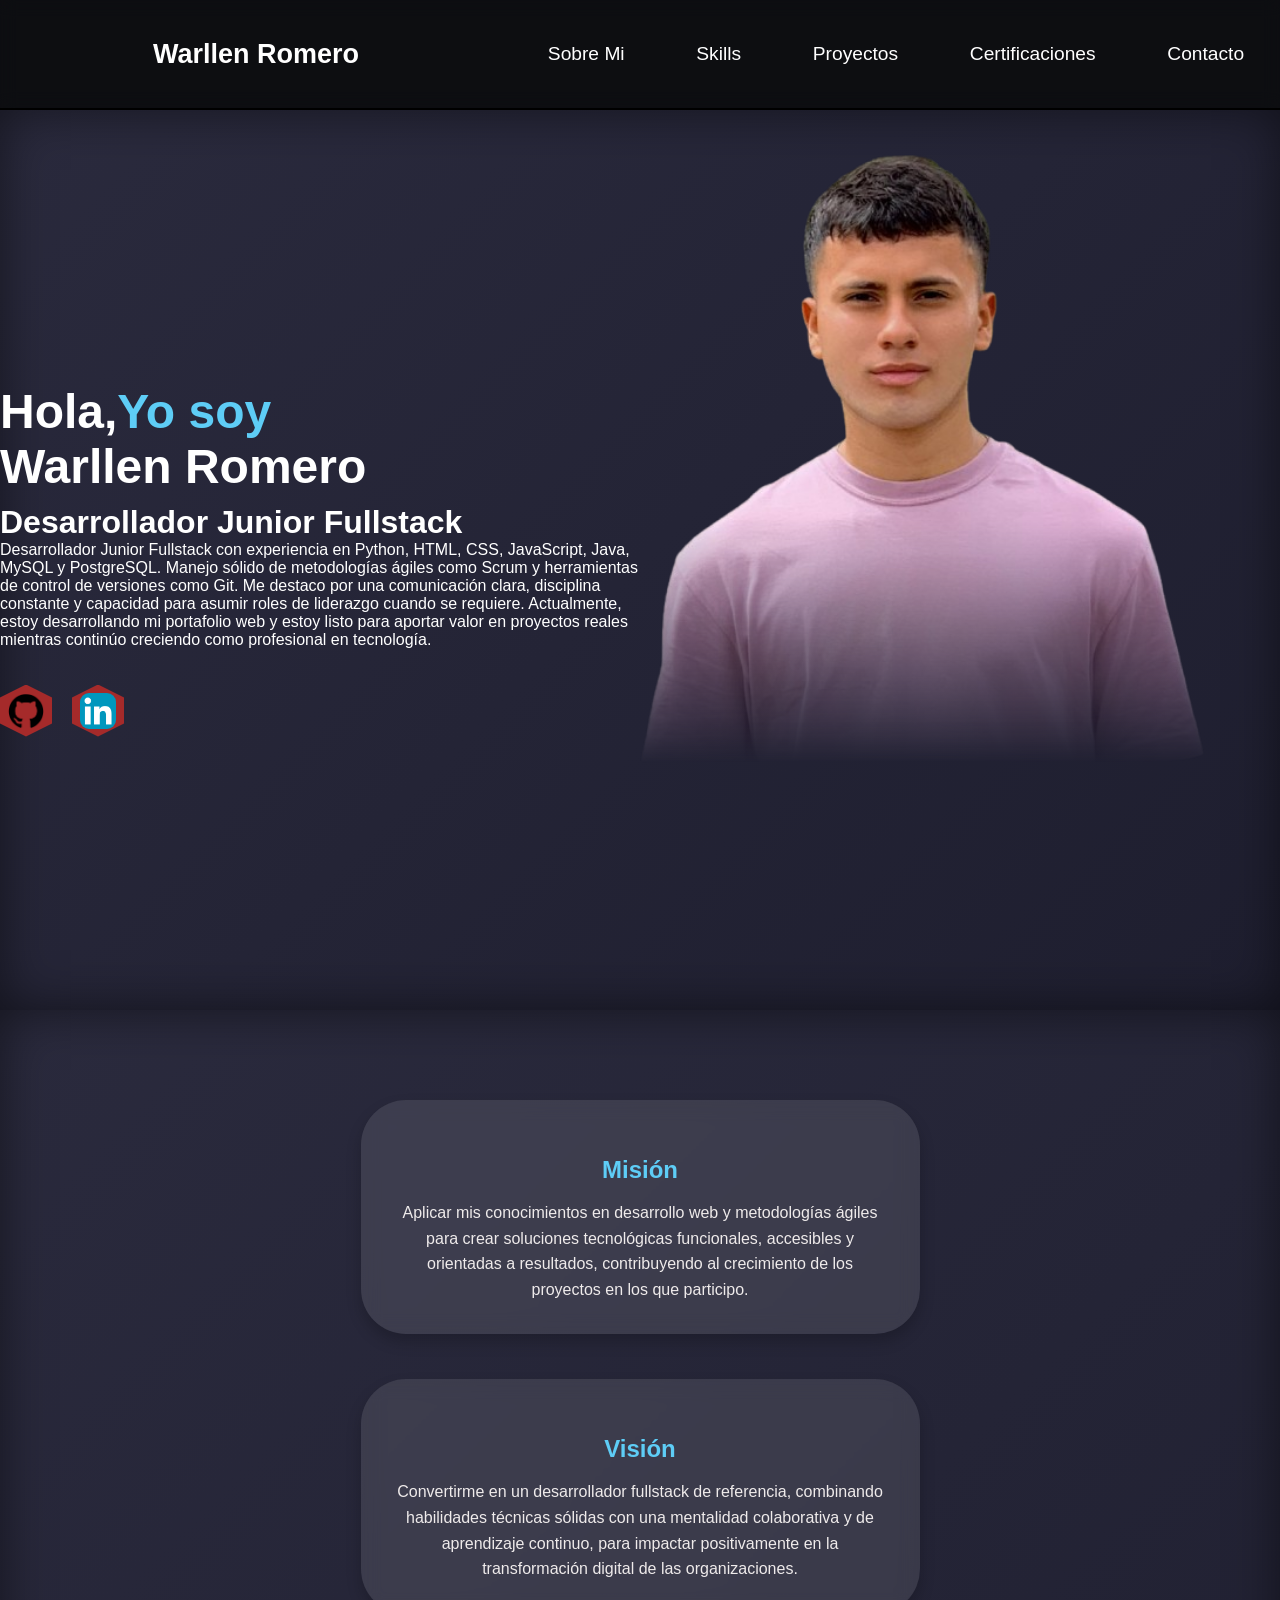
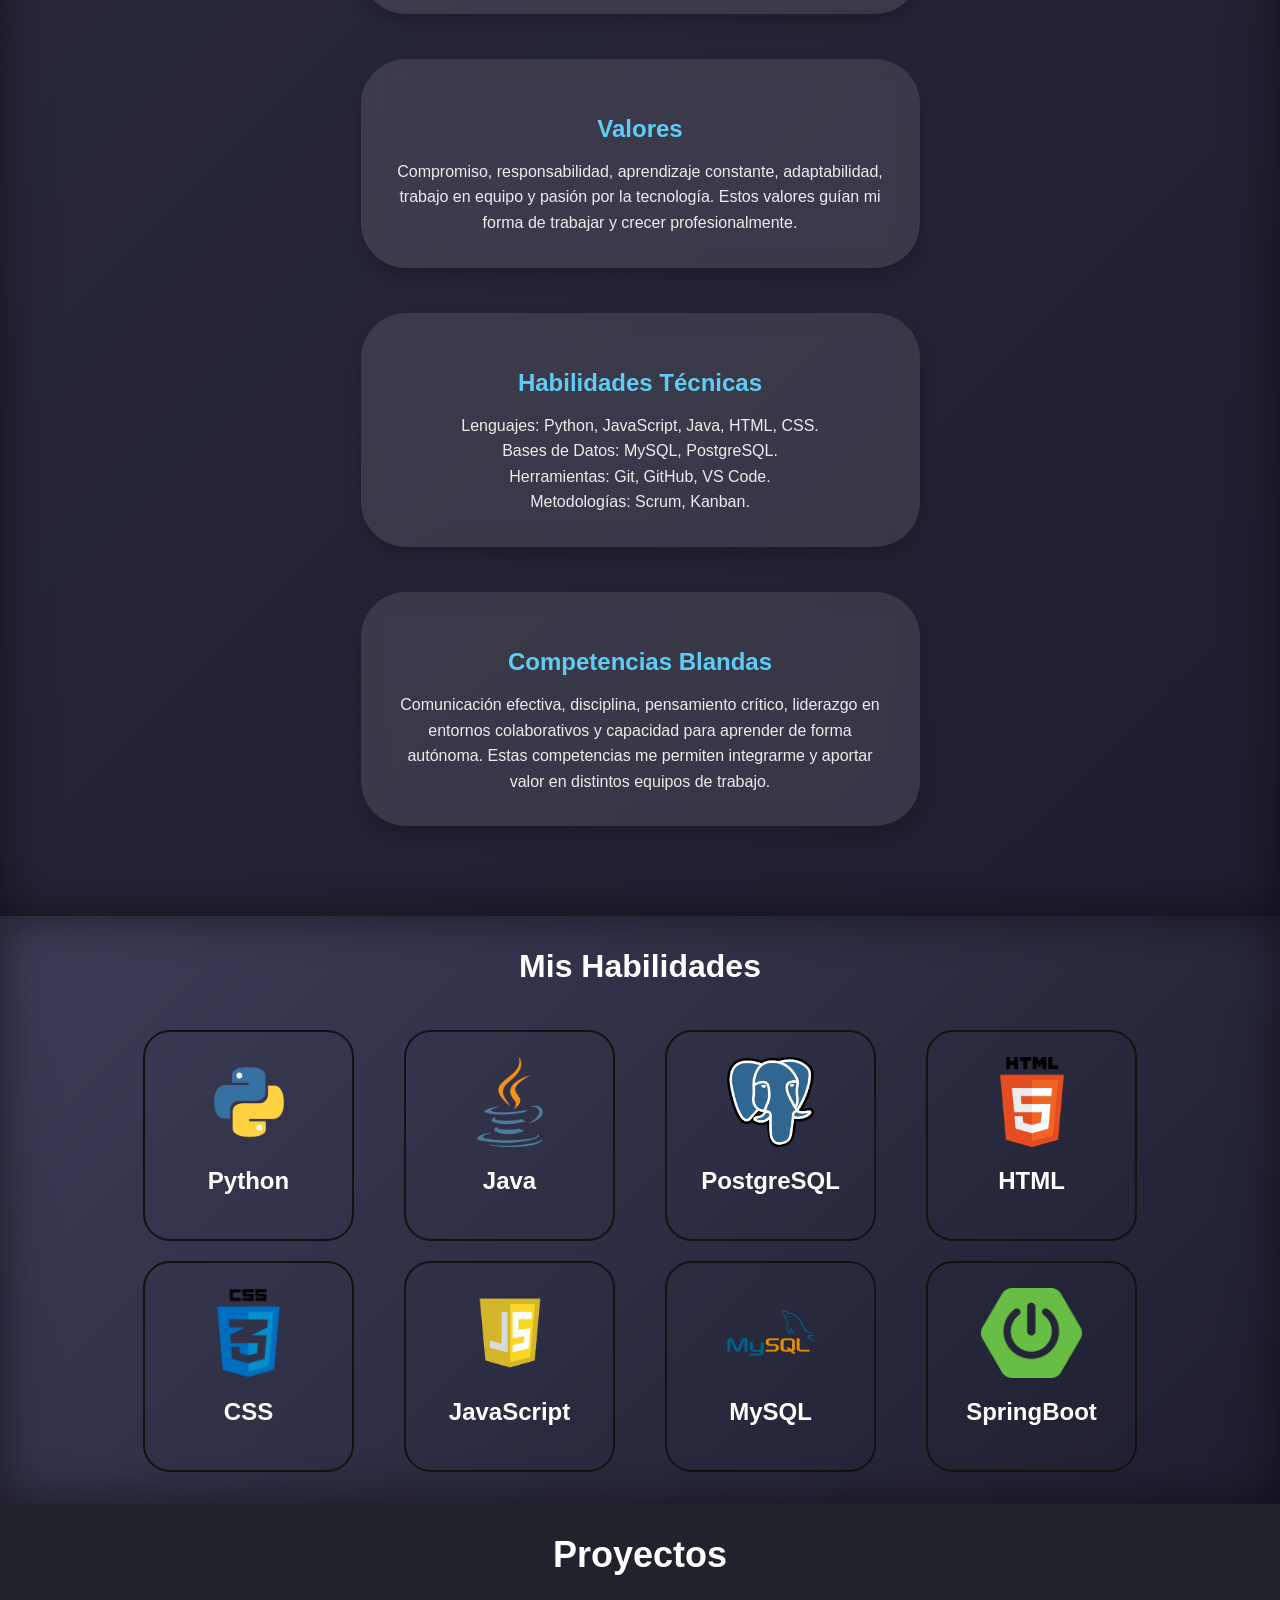
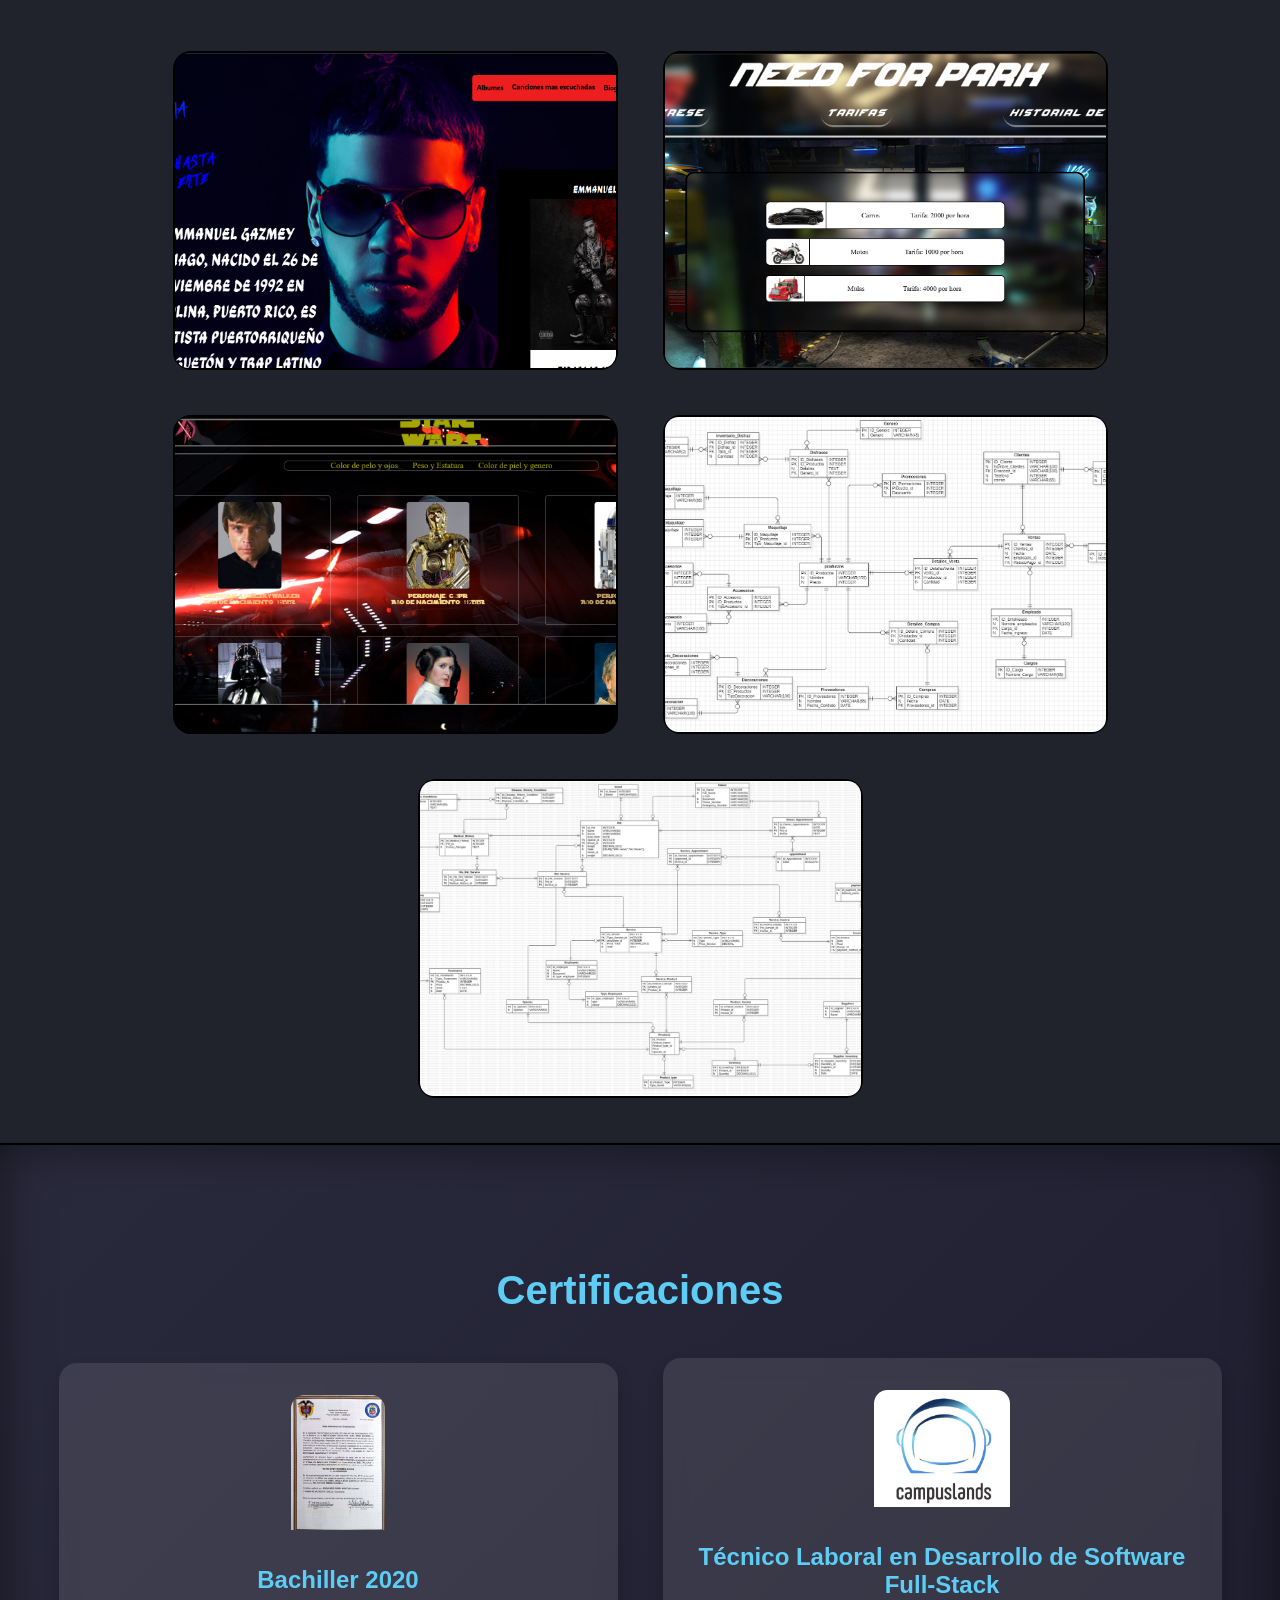
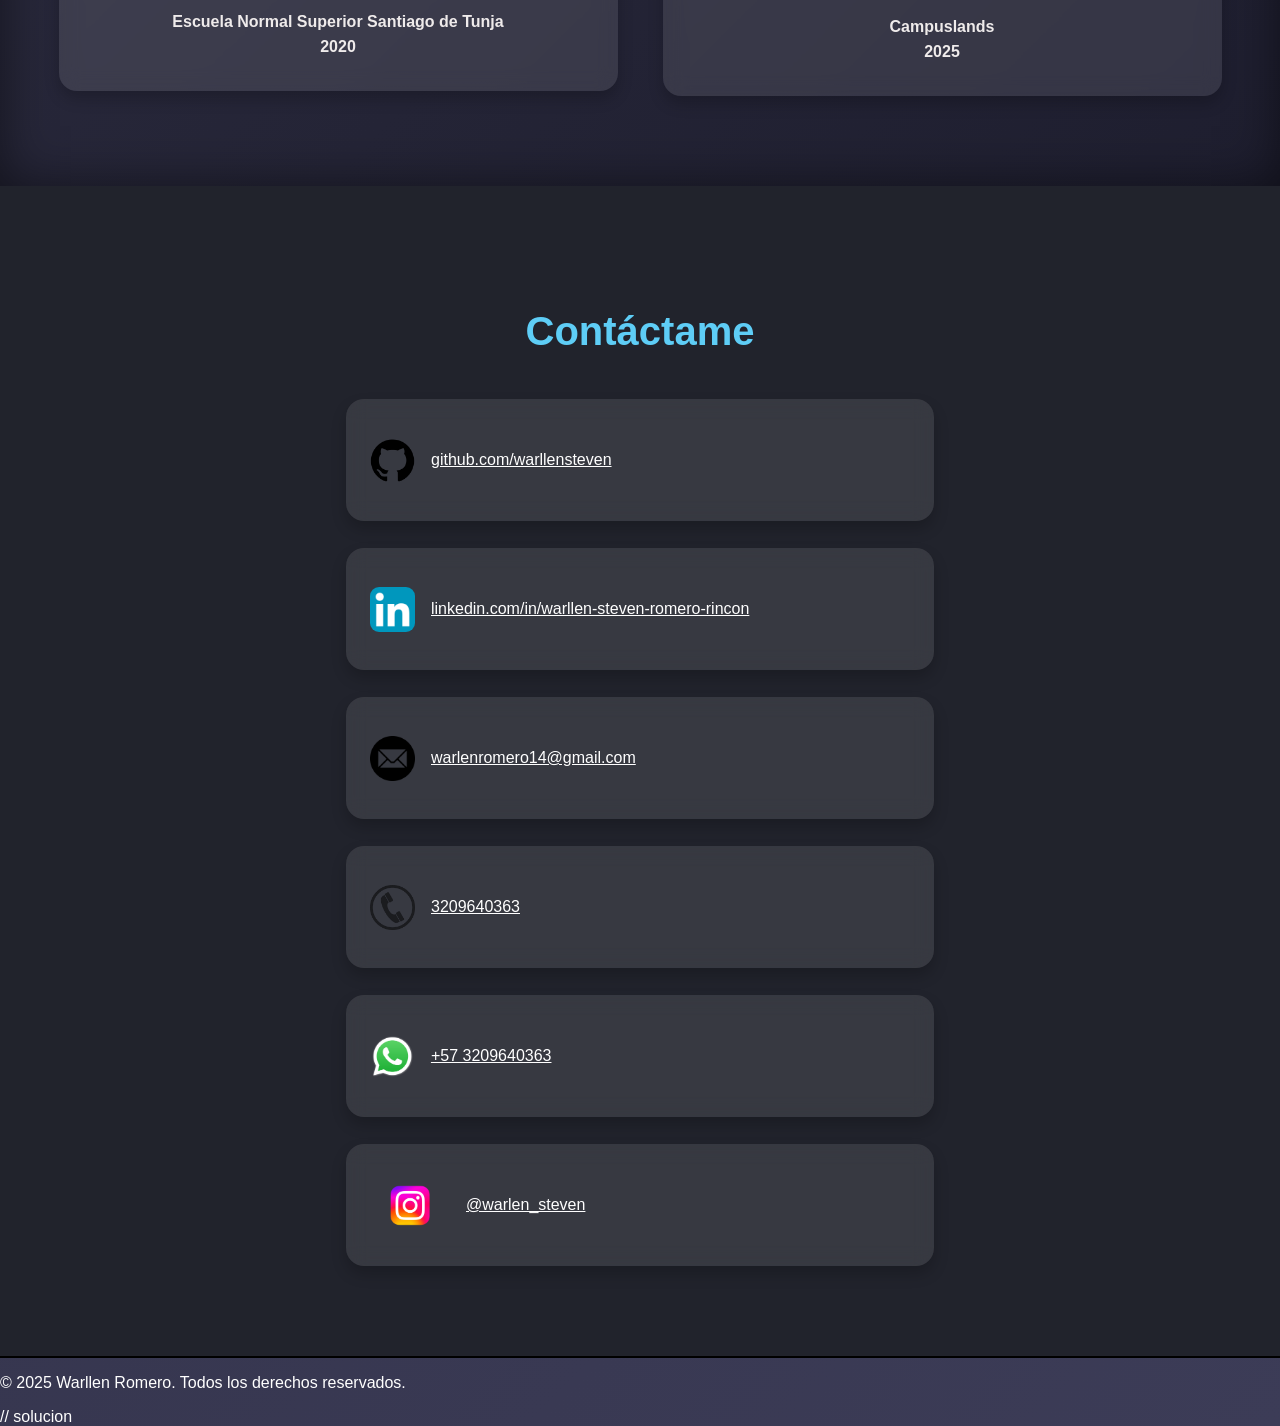
==== index.html @ dbc1976c "Add index" ====
<!doctype html>
<html lang="en">
  <head>
    <meta charset="UTF-8" />
    <meta name="viewport" content="width=device-width, initial-scale=1.0" />
    <title>Warllen Romero - Junior Fullstack Developer</title>
    <link rel="stylesheet" href="Style.css" />
  </head>
  <body>
    <header>
      <nav class="navegador" role="navigation">
        <div class="nombre">
          <h2>Warllen Romero</h2>
        </div>
        <div class="barra">
          <a href="#sobre-mi" class="barra-item">Sobre Mi</a>
          <a href="#skills" class="barra-item">Skills</a>
          <a href="#proyectos" class="barra-item">Proyectos</a>
          <a href="#certificaciones" class="barra-item">Certificaciones</a>
          <a href="#contacto" class="barra-item">Contacto</a>
        </div>
        <div class="menu">
          <button
            class="menu-toggle"
            aria-label="Toggle menu"
            aria-expanded="false"
          >
            <img src="Imagenes/menu.png" alt="Menu icon" />
          </button>
          <section class="hamburguesa">
            <div class="barra2">
              <a href="#sobre-mi">Sobre Mi</a>
              <a href="#skills">Skills</a>
              <a href="#proyectos">Proyectos</a>
              <a href="#certificaciones">Certificaciones</a>
              <a href="#contacto">Contacto</a>
            </div>
          </section>
        </div>
      </nav>
    </header>

    <section class="presentacion" id="sobre-mi">
      <article class="contenedor">
        <div class="informacion">
          <div class="saludo">
            <h3>Hola,</h3>
            <h3 id="color">Yo soy</h3>
          </div>
          <div class="sobre-mi">
            <h3>Warllen Romero</h3>
            <h4>Desarrollador Junior Fullstack</h4>
            <p>
              Desarrollador Junior Fullstack con experiencia en Python, HTML,
              CSS, JavaScript, Java, MySQL y PostgreSQL. Manejo sólido de
              metodologías ágiles como Scrum y herramientas de control de
              versiones como Git. Me destaco por una comunicación clara,
              disciplina constante y capacidad para asumir roles de liderazgo
              cuando se requiere. Actualmente, estoy desarrollando mi portafolio
              web y estoy listo para aportar valor en proyectos reales mientras
              continúo creciendo como profesional en tecnología.
            </p>
          </div>
          <div class="prueba">
            <a
              href="https://github.com/warllensteven"
              target="_blank"
              class="iconos"
            >
              <img
                src="Imagenes/Imagen github.png"
                alt="Github warllensteven"
              />
            </a>
            <a
              href="https://www.linkedin.com/in/warllen-steven-romero-rincon-7b685429a"
              target="_blank"
              class="iconos"
            >
              <img
                id="linkedin"
                src="Imagenes/imagen linkedin 2.png"
                alt="LinkedIn Warllen Romero"
              />
            </a>
          </div>
        </div>
        <div class="foto">
          <img
            src="Imagenes/foto_steven-removebg-preview.png"
            alt="Warllen Romero"
          />
        </div>
      </article>
    </section>

    <section class="Info">
      <div class="tarjetas">
        <h3>Misión</h3>
        <p>
          Aplicar mis conocimientos en desarrollo web y metodologías ágiles para
          crear soluciones tecnológicas funcionales, accesibles y orientadas a
          resultados, contribuyendo al crecimiento de los proyectos en los que
          participo.
        </p>
      </div>
      <div class="tarjetas">
        <h3>Visión</h3>
        <p>
          Convertirme en un desarrollador fullstack de referencia, combinando
          habilidades técnicas sólidas con una mentalidad colaborativa y de
          aprendizaje continuo, para impactar positivamente en la transformación
          digital de las organizaciones.
        </p>
      </div>
      <div class="tarjetas">
        <h3>Valores</h3>
        <p>
          Compromiso, responsabilidad, aprendizaje constante, adaptabilidad,
          trabajo en equipo y pasión por la tecnología. Estos valores guían mi
          forma de trabajar y crecer profesionalmente.
        </p>
      </div>
      <div class="tarjetas">
        <h3>Habilidades Técnicas</h3>
        <p>
          Lenguajes: Python, JavaScript, Java, HTML, CSS.<br />
          Bases de Datos: MySQL, PostgreSQL.<br />
          Herramientas: Git, GitHub, VS Code.<br />
          Metodologías: Scrum, Kanban.
        </p>
      </div>
      <div class="tarjetas">
        <h3>Competencias Blandas</h3>
        <p>
          Comunicación efectiva, disciplina, pensamiento crítico, liderazgo en
          entornos colaborativos y capacidad para aprender de forma autónoma.
          Estas competencias me permiten integrarme y aportar valor en distintos
          equipos de trabajo.
        </p>
      </div>
    </section>

    <section class="skills2" id="skills">
      <h1>Mis Habilidades</h1>
      <article class="skills">
        <div class="categorias">
          <img src="Imagenes/Python.png" alt="Logo Python" />
          <h2>Python</h2>
        </div>
        <div class="categorias">
          <img src="Imagenes/Java.webp" alt="Logo Java" />
          <h2>Java</h2>
        </div>
        <div class="categorias">
          <img src="Imagenes/PostgresSql.png" alt="Logo PostgreSql" />
          <h2>PostgreSQL</h2>
        </div>
        <div class="categorias">
          <img src="Imagenes/Html.png" alt="Logo Html" />
          <h2>HTML</h2>
        </div>
        <div class="categorias">
          <img src="Imagenes/Css.png" alt="Logo Css" />
          <h2>CSS</h2>
        </div>
        <div class="categorias">
          <img src="Imagenes/JavaScript.webp" alt="Logo JavaScript" />
          <h2>JavaScript</h2>
        </div>
        <div class="categorias">
          <img src="Imagenes/Mysql.webp" alt="Logo Mysql" />
          <h2>MySQL</h2>
        </div>
        <div class="categorias">
          <img src="Imagenes/SpringBoot.png" alt="Logo Springboot" />
          <h2>SpringBoot</h2>
        </div>
      </article>
    </section>

    <section class="proyectos" id="proyectos">
      <h2>Proyectos</h2>
      <article class="misProyectos">
        <div class="tarjetasProyectos">
          <a
            href="https://github.com/warllensteven/PROYECTO-FILTRO_ROMERO_KEVIN.git"
          >
            <img
              src="Imagenes/Proyecto_Anuel.png"
              alt="Landing page de Anuel"
            />
          </a>
        </div>
        <div class="tarjetasProyectos">
          <a
            href="https://github.com/warllensteven/Proyecto_JavaScript_Romero_Kevin.git"
          >
            <img
              src="Imagenes/Need_For_Sped_Proyecto.png"
              alt="Parqueadero Need For Speed"
            />
          </a>
        </div>
        <div class="tarjetasProyectos">
          <a
            href="https://github.com/warllensteven/Proyecto_JavaScript_Santacruz_Santiago_Romero_Kevin.git"
          >
            <img src="Imagenes/Api_Starwars.png" alt="API Star Wars" />
          </a>
        </div>
        <div class="tarjetasProyectos">
          <a href="https://github.com/Santiago-SanP05/Tienda_De_Disfrases">
            <img
              src="Imagenes/Tienda_disfrases_base_datos.png"
              alt="Tienda de Disfraces Base de Datos"
            />
          </a>
        </div>
        <div class="tarjetasProyectos">
          <a
            href="https://github.com/warllensteven/My_Big_PetShop/blob/main/ERDDiagram1.jpg"
          >
            <img
              src="Imagenes/MI_big_pet_shop.jpg"
              alt="Base de Datos Mi Big Pet Shop"
            />
          </a>
        </div>
      </article>
    </section>

    <section class="certificaciones" id="certificaciones">
      <h2>Certificaciones</h2>
      <article class="misCertificaciones">
        <div class="tarjetasCertificaciones">
          <img
            src="Imagenes/Certficado de estudio.png"
            alt="Certificado de estudio"
          />
          <h2>Bachiller 2020</h2>
          <h3>Escuela Normal Superior Santiago de Tunja</h3>
          <h3>2020</h3>
        </div>
        <div class="tarjetasCertificaciones" id="campus">
          <img
            src="Imagenes/Captura de pantalla 2025-01-14 220659.png"
            alt="Certificado Campuslands"
          />
          <h2>Técnico Laboral en Desarrollo de Software Full-Stack</h2>
          <h3>Campuslands</h3>
          <h3>2025</h3>
        </div>
      </article>
    </section>

    <section class="contacto" id="contacto">
      <h2>Contáctame</h2>
      <article class="misContactos">
        <div class="contacta" id="conGithub">
          <img src="Imagenes/Imagen github.png" alt="Github" />
          <p>
            <a href="https://github.com/warllensteven" target="_blank"
              >github.com/warllensteven</a
            >
          </p>
        </div>
        <div class="contacta" id="conLinkedin">
          <img src="Imagenes/imagen linkedin 2.png" alt="LinkedIn" />
          <p>
            <a
              href="https://www.linkedin.com/in/warllen-steven-romero-rincon-7b685429a"
              target="_blank"
              >linkedin.com/in/warllen-steven-romero-rincon</a
            >
          </p>
        </div>
        <div class="contacta" id="conCorreo">
          <img src="Imagenes/logo correo.png" alt="Correo" />
          <p>
            <a href="mailto:warlenromero14@gmail.com"
              >warlenromero14@gmail.com</a
            >
          </p>
        </div>
        <div class="contacta" id="conTelefono">
          <img src="Imagenes/Logo Telefono.webp" alt="Teléfono" />
          <p><a href="tel:+573209640363">3209640363</a></p>
        </div>
        <div class="contacta" id="conWhatssapp">
          <img src="Imagenes/Logo whatsapp.webp" alt="WhatsApp" />
          <p>
            <a href="https://wa.me/+573209640363" target="_blank"
              >+57 3209640363</a
            >
          </p>
        </div>
        <div class="contacta" id="conInstagram">
          <img src="Imagenes/logo instagram.png" alt="Instagram" />
          <p>
            <a href="https://www.instagram.com/warlen_steven" target="_blank"
              >@warlen_steven</a
            >
          </p>
        </div>
      </article>
    </section>

    <footer>
      <p>&copy; 2025 Warllen Romero. Todos los derechos reservados.</p>
    </footer>

    <script src="script.js"></script>
  </body>
</html>
// solucion
---- Style.css ----
body {
  margin: 0;
  font-family: "Segoe UI", sans-serif;
  background: linear-gradient(135deg, #1e1e2f, #3c3c57);
  color: #ffffff;
}
header {
  background-color: hsl(228, 15%, 15%);
  border-bottom: black solid 2px;
  position: sticky;
  top: 0;
  z-index: 1;
}
.navegador {
  background-color: rgba(0, 0, 0, 0.6);
  height: 12vh;
  display: flex;
  width: 100%;
  color: white;
  flex-wrap: wrap;
  backdrop-filter: blur(8px);
}
.nombre {
  display: flex;
  width: 40%;
  align-items: center;
  justify-content: center;
  font-size: large;
}

.barra h2 {
  padding: 1vh;
  width: 18vh;
  text-align: center;
}
#barra {
  border: none;
}

.presentacion {
  background: linear-gradient(135deg, #2a2a3d, #1e1e2f);

  height: 100vh;
  display: flex;
  justify-content: center;
  align-items: center;
  flex-wrap: wrap;
  box-shadow: inset 0 0 50px rgba(0, 0, 0, 0.5);
}

.informacion {
  height: 100%;
  width: 50%;
  flex-wrap: wrap;
  color: white;
  display: flex;
  justify-content: center;
  flex-direction: column;
}
.foto {
  width: 50%;
  height: 100%;
}

.contenedor {
  display: flex;
  width: 150vh;
  height: 90vh;
  flex-wrap: wrap;
}

.foto img {
  height: 75%;
  mask-image: linear-gradient(
    to bottom,
    hsla(210, 40%, 16%, 1) 60%,
    transparent 100%
  );
  -webkit-mask-image: linear-gradient(
    to bottom,
    hsla(210, 40%, 16%, 1) 60%,
    transparent 100%
  );
}
.saludo {
  display: flex;
  text-align: center;
  margin: 0;
}
.presentacion h3 {
  margin: 0;
  font-size: 3rem;
}
.sobre-mi h4 {
  font-size: 2rem;
  margin: 0;
  margin-top: 10px;
}
.sobre-mi {
  width: 100%;
}
.sobre-mi p {
  padding-right: 10vh;
}
#color {
  color: rgb(94, 205, 246);
}
.prueba {
  display: flex;
  justify-content: center;
  column-gap: 1.25rem;
  justify-content: initial;
  padding-top: 4vh;
}
.iconos {
  height: 4vh;
  width: 4vh;
  display: flex;
  background-color: brown;
  padding: 0.5rem;
  color: var(--title-color);
  margin-left: 5px;
  font-size: 1.5rem;
  clip-path: polygon(50% 0%, 100% 25%, 100% 75%, 50% 100%, 0% 75%, 0% 25%);
  transition: transform 0.4s;
}
.Info {
  display: flex;
  flex-wrap: wrap;
  justify-content: center;
  align-items: stretch;
  gap: 5vh;
  padding: 10vh;
  background: linear-gradient(135deg, #2a2a3d, #1e1e2f);
  box-shadow: inset 0 0 50px rgba(0, 0, 0, 0.5);
}

.tarjetas {
  height: auto;
  width: 55vh;
  padding: 2rem;
  border-radius: 5vh;
  background: rgba(255, 255, 255, 0.1);
  backdrop-filter: blur(10px);
  box-shadow: 0 8px 15px rgba(0, 0, 0, 0.2);
  transition: transform 0.3s ease, box-shadow 0.3s ease;
  color: white;
}

.tarjetas:hover {
  transform: scale(1.05);
  box-shadow: 0 12px 25px rgba(0, 0, 0, 0.4);
  background: rgba(255, 255, 255, 0.2);
}

.tarjetas h3 {
  font-size: 1.5rem;
  color: #5ecdf6;
  margin-bottom: 1rem;
  text-align: center;
}

.tarjetas p {
  color: rgb(239, 235, 235);
  font-size: 1rem;
  line-height: 1.6;
  text-align: center;
  margin: 0;
}
#linkedin {
  border-radius: 1vh;
}

.skills2 {
  background: linear-gradient(135deg, #2a2a3d, #1e1e2f);
  box-shadow: inset 0 0 50px rgba(0, 0, 0, 0.5);
}

.skills {
  display: flex;
  justify-content: center;
  align-items: center;
  flex-wrap: wrap;
  row-gap: 20px;
  column-gap: 50px;
  width: 100%;
}

.categorias {
  display: flex;
  justify-content: center;
  align-items: center;
  height: 23vh;
  border: rgb(18, 18, 18) solid 2px;
  border-radius: 3vh;
  width: 23vh;
  flex-direction: column;
  transition: all 0.3s ease-in-out;
}

.categorias:hover {
  transform: scale(1.1);
  box-shadow: 0 25px 30px rgba(0, 0, 0, 0.2);
}

.categorias:focus {
  outline: 2px solid hsl(228, 100%, 50%);
  outline-offset: 2px;
}

.skills2 {
  background: linear-gradient(135deg, #3c3c57, #1e1e2f);
  height: 100%;
  display: flex;
  flex-direction: column;
  gap: 5vh;
  justify-content: center;
  align-items: center;
  padding: 2rem;
}

.skills2 h1 {
  margin: 0;
  font-size: 2rem;
}
.categorias img {
  height: 10vh;
}
.proyectos {
  height: 100%;
  width: 100%;
  background-color: hsl(228, 15%, 15%);
  border-bottom: black solid 2px;
  display: flex;
  flex-direction: column;
  justify-content: center;
  align-items: center;
  font-size: 1.5rem;
  flex-wrap: wrap;
}
.misProyectos {
  display: flex;
  height: 100%;
  width: 80%;
  justify-content: center;
  align-items: center;
  flex-wrap: wrap;
  gap: 5vh;
  padding: 5vh;
  margin-top: 0;
}
.informacion * {
  margin: 0;
}
.informacion p {
  padding: 0;
}

.tarjetasProyectos img {
  width: 100%;
  height: 100%;
  object-fit: cover;
  border-radius: 1.5vh;
}

.certificaciones {
  background: linear-gradient(135deg, #2a2a3d, #1e1e2f);
  box-shadow: inset 0 0 50px rgba(0, 0, 0, 0.5);
  width: 100%;
  display: flex;
  flex-direction: column;
  align-items: center;
  padding: 10vh 0;
  color: white;
}

.certificaciones h2 {
  font-size: 2.5rem;
  color: #5ecdf6;
  margin-bottom: 5vh;
}

.misCertificaciones {
  display: flex;
  justify-content: center;
  align-items: center;
  gap: 5vh;
  flex-wrap: wrap;
}

.tarjetasCertificaciones {
  height: auto;
  width: 55vh;
  padding: 2rem;
  border-radius: 2vh;
  background: rgba(255, 255, 255, 0.1);
  backdrop-filter: blur(10px);
  box-shadow: 0 8px 15px rgba(0, 0, 0, 0.2);
  transition: transform 0.3s ease, box-shadow 0.3s ease;
  display: flex;
  flex-direction: column;
  align-items: center;
  color: white;
  text-align: center;
}

.tarjetasCertificaciones:hover {
  transform: scale(1.05);
  box-shadow: 0 12px 25px rgba(0, 0, 0, 0.4);
  background: rgba(255, 255, 255, 0.2);
}

.tarjetasCertificaciones img {
  padding-bottom: 1rem;
  height: 15vh;
  width: auto;
  object-fit: contain;
  border-radius: 1.5vh;
}

.tarjetasCertificaciones h2 {
  font-size: 1.5rem;
  color: #5ecdf6;
  margin-bottom: 1rem;
}

.tarjetasCertificaciones h3 {
  font-size: 1rem;
  margin: 0.2rem 0;
  color: rgb(239, 235, 235);
}

#campus img {
  height: 13vh;
}

.contacto {
  width: 100%;
  background-color: hsl(228, 15%, 15%);
  border-bottom: black solid 2px;
  display: flex;
  flex-direction: column;
  align-items: center;
  padding: 10vh 0;
  color: white;
}

.contacto h2 {
  font-size: 2.5rem;
  color: #5ecdf6;
  margin-bottom: 5vh;
}

.misContactos {
  display: flex;
  flex-wrap: wrap;
  justify-content: center;
  gap: 3vh;
  width: 90%;
}

.contacta {
  width: 60vh;
  min-height: 10vh;
  background: rgba(255, 255, 255, 0.1);
  backdrop-filter: blur(10px);
  border-radius: 2vh;
  display: flex;
  align-items: center;
  gap: 1rem;
  padding: 1rem 1.5rem;
  box-shadow: 0 8px 15px rgba(0, 0, 0, 0.2);
  transition: transform 0.3s ease, background 0.3s ease;
}

.contacta:hover {
  transform: translateY(-5px);
  background: rgba(255, 255, 255, 0.2);
}

.contacta img {
  height: 5vh;
  width: auto;
  border-radius: 1vh;
}

.contacta p {
  margin: 0;
  font-size: 1rem;
  color: rgb(240, 240, 240);
  word-break: break-all;
}

.barra a {
  text-decoration: none;
  color: white;
  font-size: 1.2rem;
}

.tarjetasProyectos {
  height: 35vh;
  width: 49vh;
  border: rgb(0, 0, 0) 2px solid;
  border-radius: 2vh;
  transition: all 0.3s ease-in-out;
}

.tarjetasProyectos:hover {
  transform: scale(1.1);
  box-shadow: 0 15px 20px rgb(0, 0, 0);
}

.tarjetasProyectos:focus {
  outline: 2px solid hsl(126, 100%, 50%);
  outline-offset: 2px;
}
.tarjetasProyectos:hover img {
  height: 100%;
}

.barra {
  margin: 0;
  display: flex;
  width: 60%;
  align-items: center;
  justify-content: space-around;
  flex-wrap: wrap;
}

.barra-item {
  position: relative;
  text-decoration: none;
  color: white;
  font-size: 1.2rem;
}

.barra-item::after {
  content: "";
  position: absolute;
  bottom: -5px;
  left: 0;
  width: 100%;
  height: 2px;
  background-color: #515b66;
  transform: scaleX(0);
  transform-origin: left;
  transition: transform 0.3s ease-in-out;
}

.barra-item:hover::after {
  transform: scaleX(1);
}

.menu {
  display: none;
}
.hamburguesa {
  display: none;
}
@media (max-width: 792px) {
  .foto img {
    height: 60%;
  }
  .foto {
    display: flex;

    justify-content: center;
    align-items: center;
    height: 90%;
  }

  .tarjetas {
    height: 50vh;
  }

  .barra {
    display: none;
  }
  .menu {
    display: block;
    display: flex;
    justify-content: flex-end;
    align-items: center;
    width: 55%;
  }
  .menu img {
    height: 5vh;
  }

  .menu:hover .hamburguesa {
    display: block;
    position: absolute;
    top: 100%; /* Mostrar justo debajo del ícono */
    right: 0;
    background-color: rgba(0, 0, 0, 0.6);
    backdrop-filter: blur(8px);
    width: 100%;
    display: flex;
    height: 30vh;
    flex-direction: column;
  }
  .barra2 {
    display: flex;
    flex-direction: column;
    height: 100%;
    justify-content: center;
    align-items: center;
    font-size: 1.2rem;
    gap: 10px;
  }
  .barra2 a {
    text-decoration: none;
    color: white;
  }
}
@media (max-width: 749px) {
  .contacto {
    margin: 0;
    padding: 0;
    height: 40vh;
    justify-content: center;
    align-items: center;
    padding-bottom: 15vh;
  }
}
@media (max-width: 624px) {
  .foto img {
    height: 50%;
  }
  .foto {
    display: flex;

    justify-content: center;
    align-items: center;
    height: 90%;
  }
  .contenedor {
    height: 100%;
  }
  .tarjetas {
    height: 100%;
  }
}
@media (max-width: 526px) {
  .foto img {
    height: 40%;
  }
  .foto {
    display: flex;
    justify-content: center;
    align-items: center;
    height: 90%;
  }
  .contenedor {
    height: 100%;
    align-items: center;
  }
}
@media (max-width: 525px) {
  .foto img {
    height: 40%;
  }
  .foto {
    display: flex;
    justify-content: center;
    align-items: center;
    height: 90%;
  }
  .presentacion {
    height: 100vh;
    align-items: center;
  }
  .saludo h3 {
    font-size: 2.5rem;
  }
  .sobre-mi h3 {
    font-size: 2rem;
  }
  .sobre-mi h4 {
    font-size: 1.5rem;
    padding-bottom: 10px;
  }
}
@media (max-width: 453px) {
  * {
    display: none;
  }
}
a {
  color: #ffffff;
}
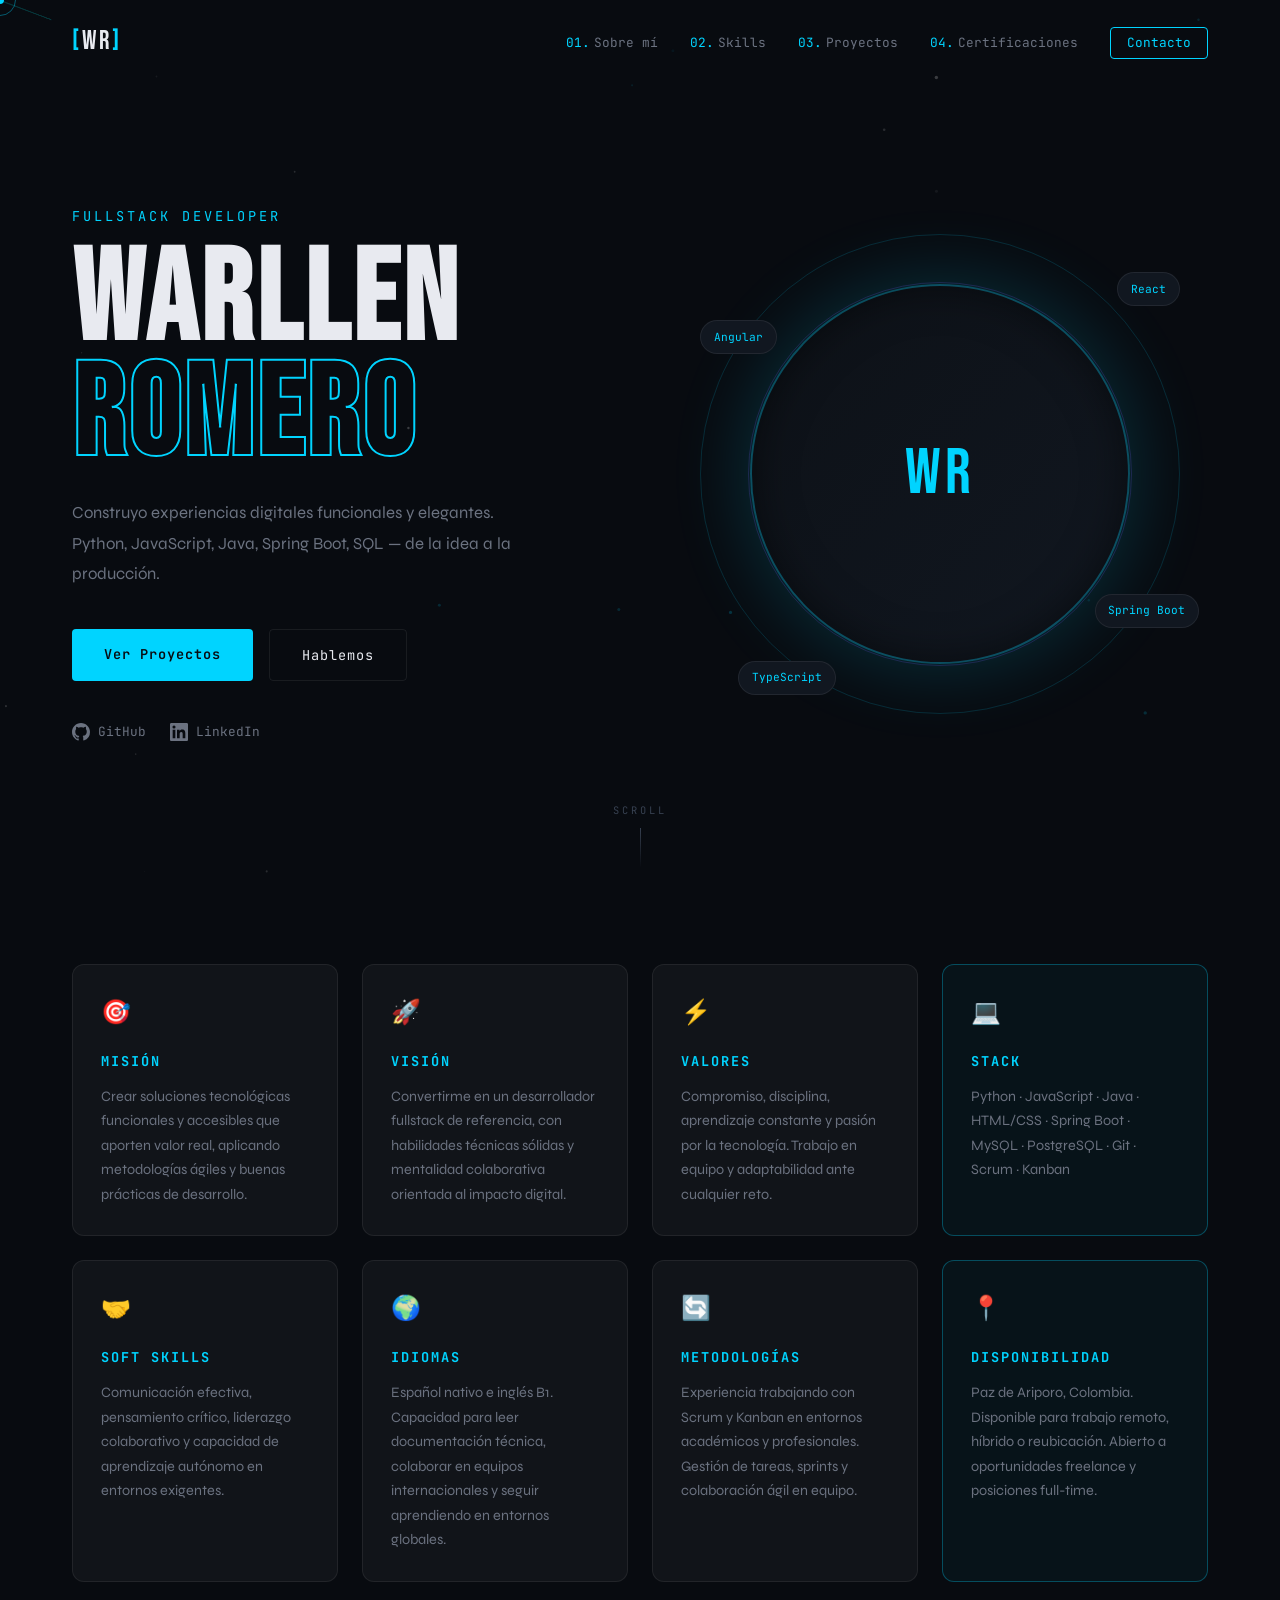
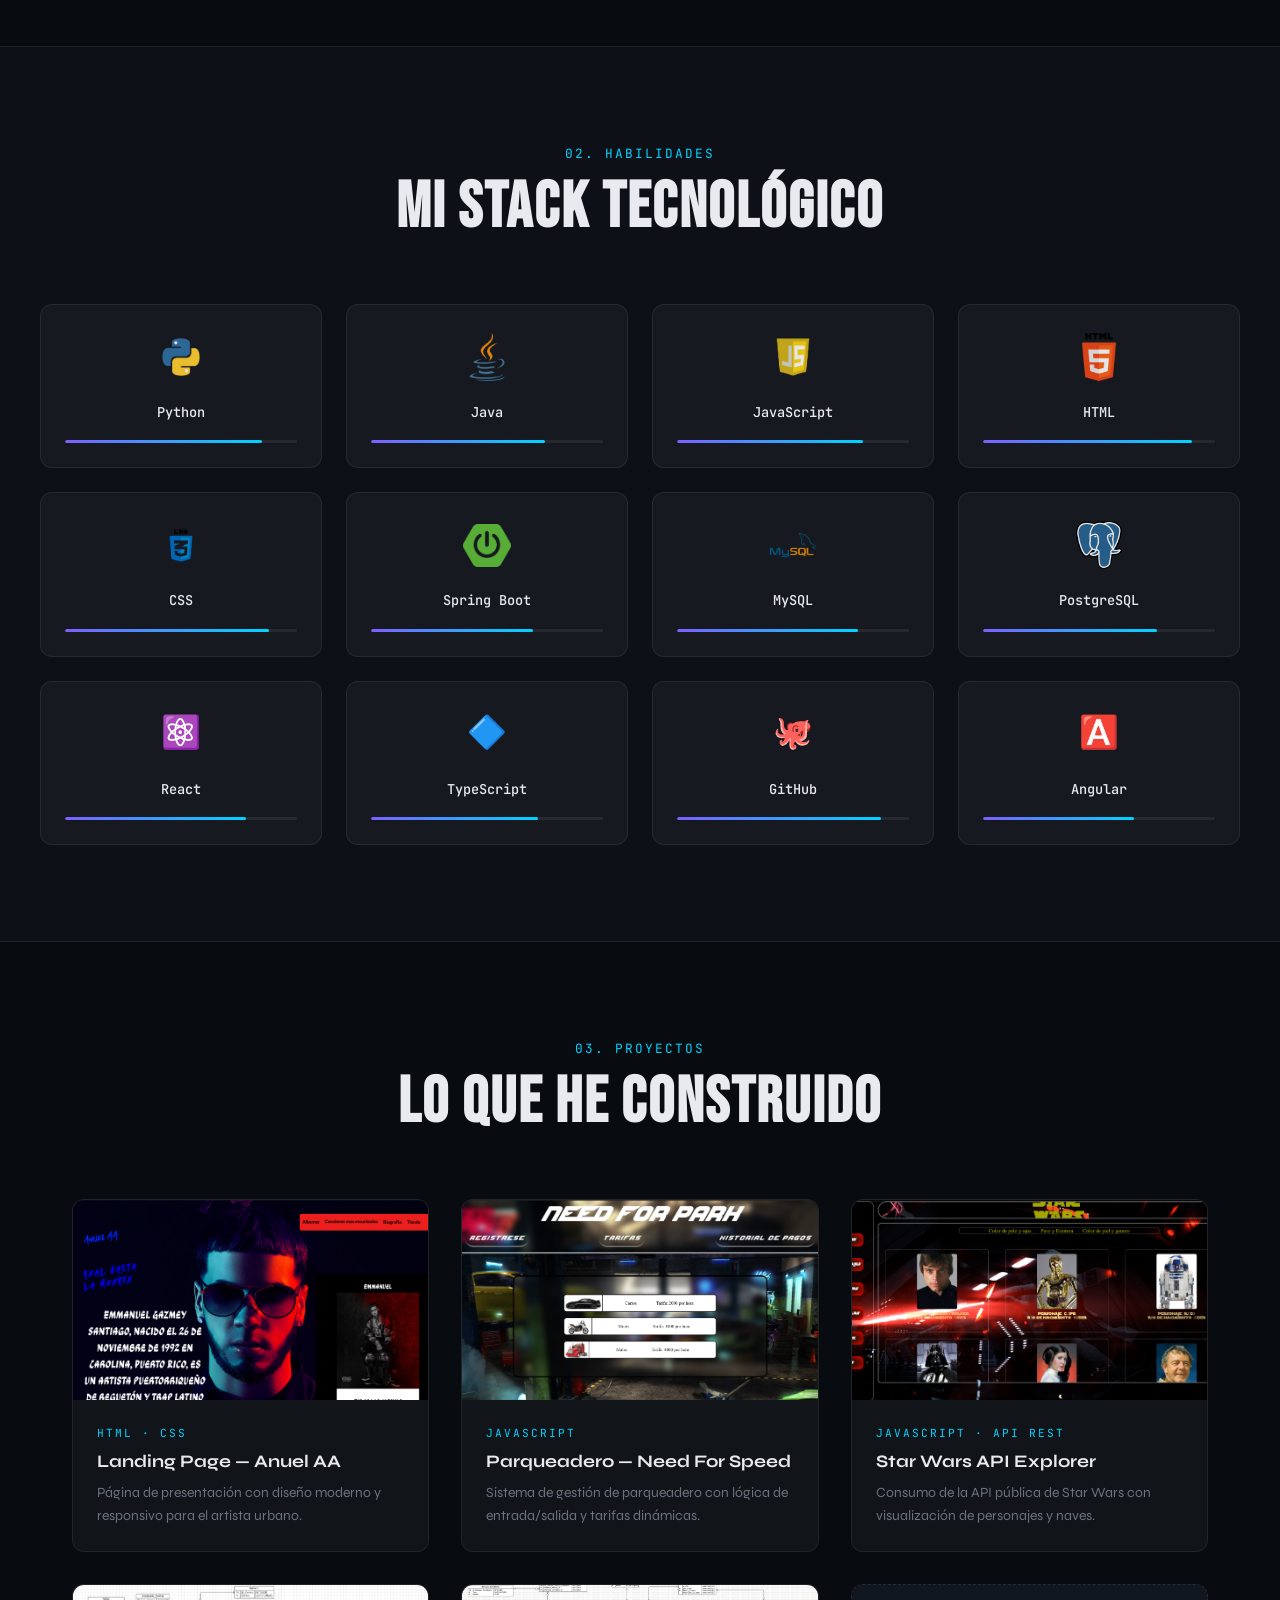
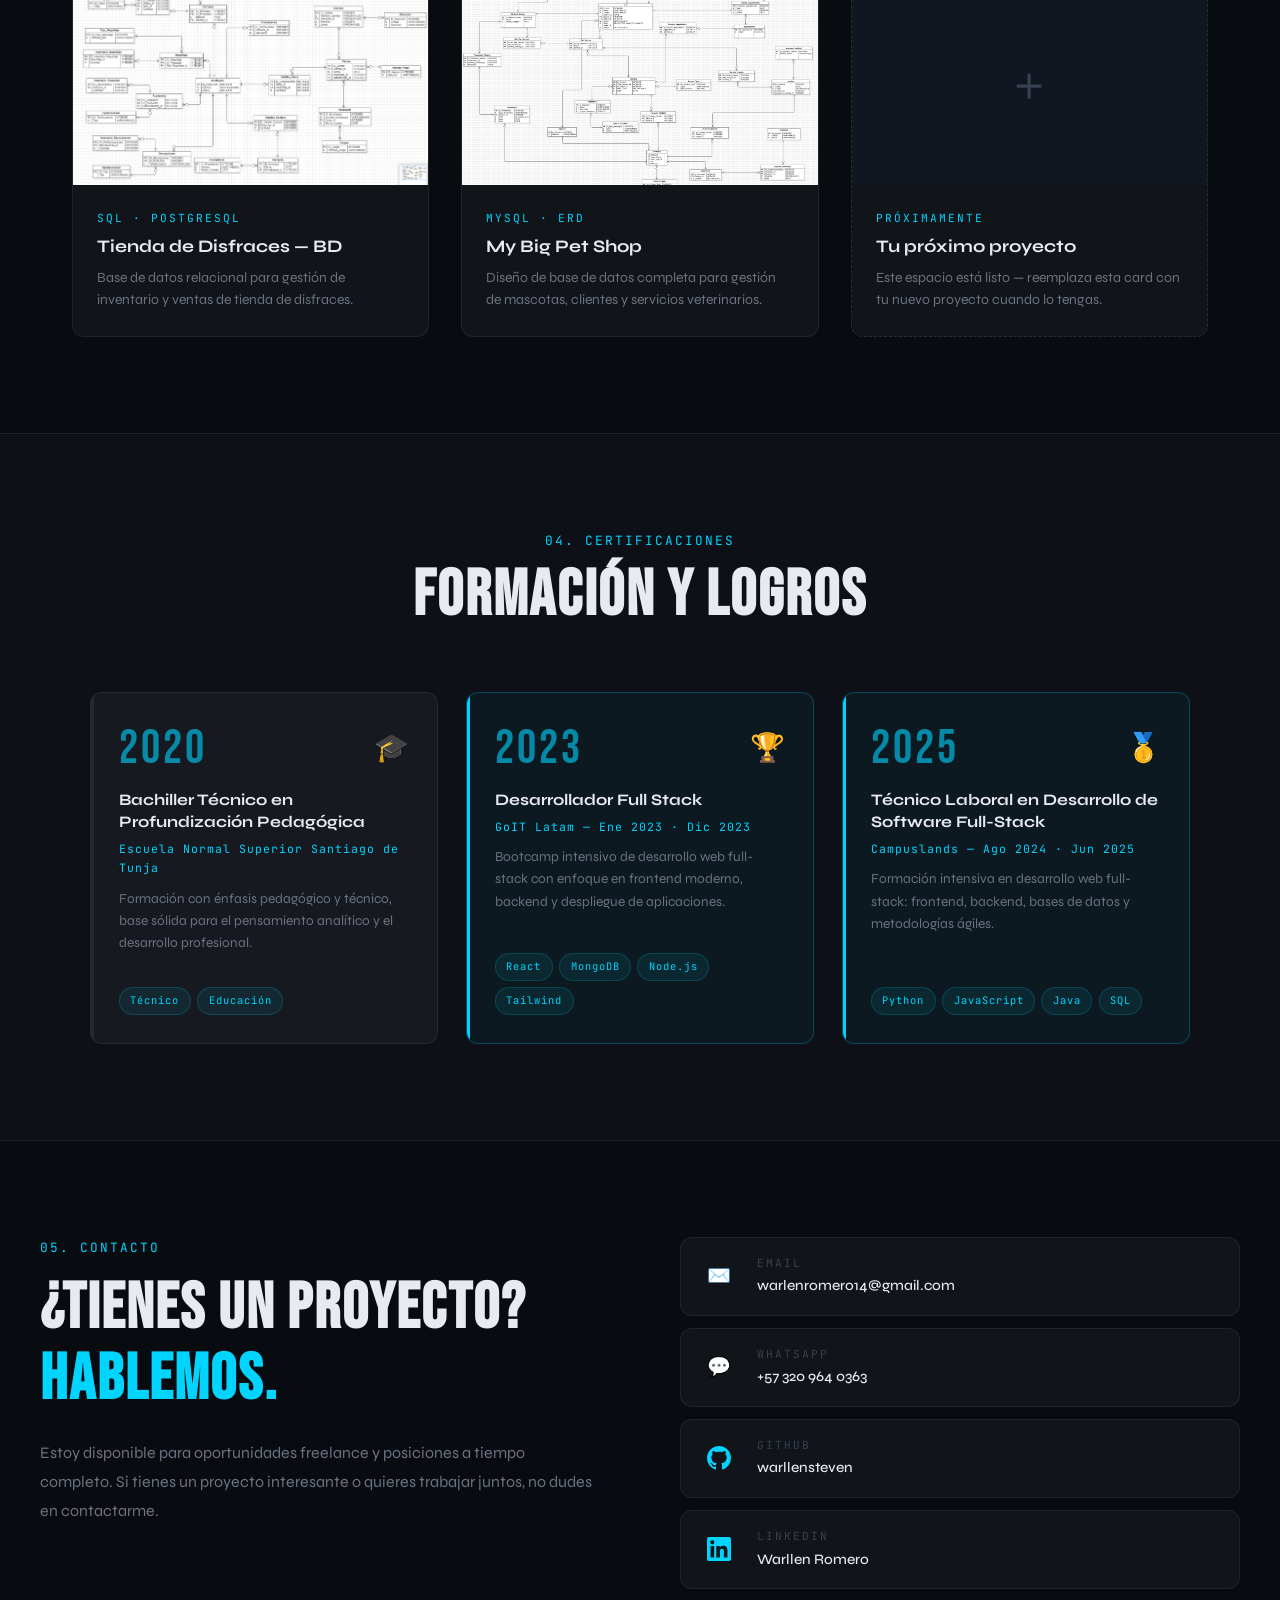
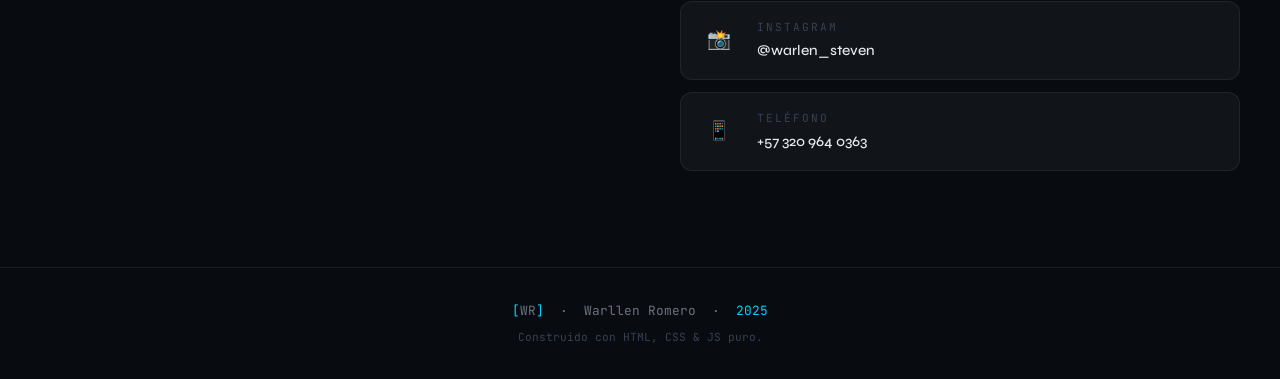
==== commit 9113d75b: "first commit" ====
--- a/index.html
+++ b/index.html
@@ -1,316 +1,724 @@
 <!doctype html>
-<html lang="en">
+<html lang="es">
   <head>
     <meta charset="UTF-8" />
     <meta name="viewport" content="width=device-width, initial-scale=1.0" />
-    <title>Warllen Romero - Junior Fullstack Developer</title>
-    <link rel="stylesheet" href="Style.css" />
+    <title>Warllen Romero — Fullstack Developer</title>
+    <link rel="preconnect" href="https://fonts.googleapis.com" />
+    <link rel="preconnect" href="https://fonts.gstatic.com" crossorigin />
+    <link
+      href="https://fonts.googleapis.com/css2?family=Bebas+Neue&family=Syne:wght@400;600;700;800&family=JetBrains+Mono:wght@300;400;500&display=swap"
+      rel="stylesheet"
+    />
+    <link rel="stylesheet" href="style.css" />
+    <link
+      rel="icon"
+      href="data:image/svg+xml,<svg xmlns='http://www.w3.org/2000/svg' viewBox='0 0 32 32'><rect width='32' height='32' rx='6' fill='%23080b10'/><text x='50%25' y='54%25' dominant-baseline='middle' text-anchor='middle' font-family='monospace' font-weight='700' font-size='14' fill='%2300d4ff'>WR</text></svg>"
+    />
   </head>
   <body>
-    <header>
-      <nav class="navegador" role="navigation">
-        <div class="nombre">
-          <h2>Warllen Romero</h2>
-        </div>
-        <div class="barra">
-          <a href="#sobre-mi" class="barra-item">Sobre Mi</a>
-          <a href="#skills" class="barra-item">Skills</a>
-          <a href="#proyectos" class="barra-item">Proyectos</a>
-          <a href="#certificaciones" class="barra-item">Certificaciones</a>
-          <a href="#contacto" class="barra-item">Contacto</a>
-        </div>
-        <div class="menu">
-          <button
-            class="menu-toggle"
-            aria-label="Toggle menu"
-            aria-expanded="false"
+    <!-- Cursor personalizado -->
+    <div class="cursor" id="cursor"></div>
+    <div class="cursor-trail" id="cursorTrail"></div>
+
+    <!-- Fondo animado -->
+    <canvas id="bgCanvas"></canvas>
+
+    <!-- HEADER -->
+    <header id="header">
+      <nav class="nav-container">
+        <div class="logo">
+          <span class="logo-bracket">[</span>WR<span class="logo-bracket"
+            >]</span
           >
-            <img src="Imagenes/menu.png" alt="Menu icon" />
-          </button>
-          <section class="hamburguesa">
-            <div class="barra2">
-              <a href="#sobre-mi">Sobre Mi</a>
-              <a href="#skills">Skills</a>
-              <a href="#proyectos">Proyectos</a>
-              <a href="#certificaciones">Certificaciones</a>
-              <a href="#contacto">Contacto</a>
-            </div>
-          </section>
-        </div>
+        </div>
+        <ul class="nav-links">
+          <li>
+            <a href="#sobre-mi" class="nav-link"
+              ><span class="nav-num">01.</span>Sobre mí</a
+            >
+          </li>
+          <li>
+            <a href="#skills" class="nav-link"
+              ><span class="nav-num">02.</span>Skills</a
+            >
+          </li>
+          <li>
+            <a href="#proyectos" class="nav-link"
+              ><span class="nav-num">03.</span>Proyectos</a
+            >
+          </li>
+          <li>
+            <a href="#certificaciones" class="nav-link"
+              ><span class="nav-num">04.</span>Certificaciones</a
+            >
+          </li>
+          <li><a href="#contacto" class="nav-link nav-cta">Contacto</a></li>
+        </ul>
+        <button
+          class="hamburger"
+          id="hamburger"
+          aria-label="Toggle menu"
+          aria-expanded="false"
+        >
+          <span></span><span></span><span></span>
+        </button>
       </nav>
+      <div class="mobile-menu" id="mobileMenu">
+        <a href="#sobre-mi" class="mob-link">Sobre mí</a>
+        <a href="#skills" class="mob-link">Skills</a>
+        <a href="#proyectos" class="mob-link">Proyectos</a>
+        <a href="#certificaciones" class="mob-link">Certificaciones</a>
+        <a href="#contacto" class="mob-link">Contacto</a>
+      </div>
     </header>
 
-    <section class="presentacion" id="sobre-mi">
-      <article class="contenedor">
-        <div class="informacion">
-          <div class="saludo">
-            <h3>Hola,</h3>
-            <h3 id="color">Yo soy</h3>
-          </div>
-          <div class="sobre-mi">
-            <h3>Warllen Romero</h3>
-            <h4>Desarrollador Junior Fullstack</h4>
-            <p>
-              Desarrollador Junior Fullstack con experiencia en Python, HTML,
-              CSS, JavaScript, Java, MySQL y PostgreSQL. Manejo sólido de
-              metodologías ágiles como Scrum y herramientas de control de
-              versiones como Git. Me destaco por una comunicación clara,
-              disciplina constante y capacidad para asumir roles de liderazgo
-              cuando se requiere. Actualmente, estoy desarrollando mi portafolio
-              web y estoy listo para aportar valor en proyectos reales mientras
-              continúo creciendo como profesional en tecnología.
-            </p>
-          </div>
-          <div class="prueba">
+    <!-- HERO -->
+    <section class="hero" id="sobre-mi">
+      <div class="hero-inner">
+        <div class="hero-text">
+          <p class="hero-eyebrow" data-reveal>Fullstack Developer</p>
+          <h1 class="hero-name" data-reveal>
+            <span class="name-line">Warllen</span>
+            <span class="name-line accent-line">Romero</span>
+          </h1>
+          <p class="hero-bio" data-reveal>
+            Construyo experiencias digitales funcionales y elegantes. Python,
+            JavaScript, Java, Spring Boot, SQL — de la idea a la producción.
+          </p>
+          <div class="hero-actions" data-reveal>
+            <a href="#proyectos" class="btn-primary">Ver Proyectos</a>
+            <a href="#contacto" class="btn-ghost">Hablemos</a>
+          </div>
+          <div class="hero-socials" data-reveal>
             <a
               href="https://github.com/warllensteven"
               target="_blank"
-              class="iconos"
+              class="social-link"
             >
-              <img
-                src="Imagenes/Imagen github.png"
-                alt="Github warllensteven"
-              />
+              <svg viewBox="0 0 24 24" fill="currentColor">
+                <path
+                  d="M12 0C5.37 0 0 5.37 0 12c0 5.31 3.435 9.795 8.205 11.385.6.105.825-.255.825-.57 0-.285-.015-1.23-.015-2.235-3.015.555-3.795-.735-4.035-1.41-.135-.345-.72-1.41-1.23-1.695-.42-.225-1.02-.78-.015-.795.945-.015 1.62.87 1.845 1.23 1.08 1.815 2.805 1.305 3.495.99.105-.78.42-1.305.765-1.605-2.67-.3-5.46-1.335-5.46-5.925 0-1.305.465-2.385 1.23-3.225-.12-.3-.54-1.53.12-3.18 0 0 1.005-.315 3.3 1.23.96-.27 1.98-.405 3-.405s2.04.135 3 .405c2.295-1.56 3.3-1.23 3.3-1.23.66 1.65.24 2.88.12 3.18.765.84 1.23 1.905 1.23 3.225 0 4.605-2.805 5.625-5.475 5.925.435.375.81 1.095.81 2.22 0 1.605-.015 2.895-.015 3.3 0 .315.225.69.825.57A12.02 12.02 0 0024 12c0-6.63-5.37-12-12-12z"
+                />
+              </svg>
+              GitHub
             </a>
             <a
               href="https://www.linkedin.com/in/warllen-steven-romero-rincon-7b685429a"
               target="_blank"
-              class="iconos"
+              class="social-link"
             >
+              <svg viewBox="0 0 24 24" fill="currentColor">
+                <path
+                  d="M20.447 20.452h-3.554v-5.569c0-1.328-.027-3.037-1.852-3.037-1.853 0-2.136 1.445-2.136 2.939v5.667H9.351V9h3.414v1.561h.046c.477-.9 1.637-1.85 3.37-1.85 3.601 0 4.267 2.37 4.267 5.455v6.286zM5.337 7.433a2.062 2.062 0 01-2.063-2.065 2.064 2.064 0 112.063 2.065zm1.782 13.019H3.555V9h3.564v11.452zM22.225 0H1.771C.792 0 0 .774 0 1.729v20.542C0 23.227.792 24 1.771 24h20.451C23.2 24 24 23.227 24 22.271V1.729C24 .774 23.2 0 22.222 0h.003z"
+                />
+              </svg>
+              LinkedIn
+            </a>
+          </div>
+        </div>
+        <div class="hero-visual" data-reveal>
+          <div class="avatar-wrapper">
+            <div class="avatar-ring ring1"></div>
+            <div class="avatar-ring ring2"></div>
+            <div class="avatar-placeholder">
               <img
-                id="linkedin"
-                src="Imagenes/imagen linkedin 2.png"
-                alt="LinkedIn Warllen Romero"
+                src="Imagenes/foto_steven.png"
+                alt="Warllen Romero"
+                class="avatar-photo"
+                onerror="
+                  this.style.display = 'none';
+                  document.querySelector('.avatar-initials').style.display =
+                    'flex';
+                "
               />
-            </a>
-          </div>
-        </div>
-        <div class="foto">
-          <img
-            src="Imagenes/foto_steven-removebg-preview.png"
-            alt="Warllen Romero"
-          />
-        </div>
-      </article>
+              <div class="avatar-initials" style="display: none">WR</div>
+            </div>
+            <div class="floating-badge badge1">React</div>
+            <div class="floating-badge badge2">Spring Boot</div>
+            <div class="floating-badge badge3">TypeScript</div>
+            <div class="floating-badge badge4">Angular</div>
+          </div>
+        </div>
+      </div>
+      <div class="hero-scroll-indicator">
+        <span>scroll</span>
+        <div class="scroll-line"></div>
+      </div>
     </section>
 
-    <section class="Info">
-      <div class="tarjetas">
-        <h3>Misión</h3>
-        <p>
-          Aplicar mis conocimientos en desarrollo web y metodologías ágiles para
-          crear soluciones tecnológicas funcionales, accesibles y orientadas a
-          resultados, contribuyendo al crecimiento de los proyectos en los que
-          participo.
-        </p>
-      </div>
-      <div class="tarjetas">
-        <h3>Visión</h3>
-        <p>
-          Convertirme en un desarrollador fullstack de referencia, combinando
-          habilidades técnicas sólidas con una mentalidad colaborativa y de
-          aprendizaje continuo, para impactar positivamente en la transformación
-          digital de las organizaciones.
-        </p>
-      </div>
-      <div class="tarjetas">
-        <h3>Valores</h3>
-        <p>
-          Compromiso, responsabilidad, aprendizaje constante, adaptabilidad,
-          trabajo en equipo y pasión por la tecnología. Estos valores guían mi
-          forma de trabajar y crecer profesionalmente.
-        </p>
-      </div>
-      <div class="tarjetas">
-        <h3>Habilidades Técnicas</h3>
-        <p>
-          Lenguajes: Python, JavaScript, Java, HTML, CSS.<br />
-          Bases de Datos: MySQL, PostgreSQL.<br />
-          Herramientas: Git, GitHub, VS Code.<br />
-          Metodologías: Scrum, Kanban.
-        </p>
-      </div>
-      <div class="tarjetas">
-        <h3>Competencias Blandas</h3>
-        <p>
-          Comunicación efectiva, disciplina, pensamiento crítico, liderazgo en
-          entornos colaborativos y capacidad para aprender de forma autónoma.
-          Estas competencias me permiten integrarme y aportar valor en distintos
-          equipos de trabajo.
-        </p>
+    <!-- ABOUT CARDS -->
+    <section class="about-cards">
+      <div class="cards-grid">
+        <div class="about-card" data-reveal>
+          <div class="card-icon">🎯</div>
+          <h3>Misión</h3>
+          <p>
+            Crear soluciones tecnológicas funcionales y accesibles que aporten
+            valor real, aplicando metodologías ágiles y buenas prácticas de
+            desarrollo.
+          </p>
+        </div>
+        <div class="about-card" data-reveal>
+          <div class="card-icon">🚀</div>
+          <h3>Visión</h3>
+          <p>
+            Convertirme en un desarrollador fullstack de referencia, con
+            habilidades técnicas sólidas y mentalidad colaborativa orientada al
+            impacto digital.
+          </p>
+        </div>
+        <div class="about-card" data-reveal>
+          <div class="card-icon">⚡</div>
+          <h3>Valores</h3>
+          <p>
+            Compromiso, disciplina, aprendizaje constante y pasión por la
+            tecnología. Trabajo en equipo y adaptabilidad ante cualquier reto.
+          </p>
+        </div>
+        <div class="about-card card-highlight" data-reveal>
+          <div class="card-icon">💻</div>
+          <h3>Stack</h3>
+          <p>
+            Python · JavaScript · Java · HTML/CSS · Spring Boot · MySQL ·
+            PostgreSQL · Git · Scrum · Kanban
+          </p>
+        </div>
+        <div class="about-card" data-reveal>
+          <div class="card-icon">🤝</div>
+          <h3>Soft Skills</h3>
+          <p>
+            Comunicación efectiva, pensamiento crítico, liderazgo colaborativo y
+            capacidad de aprendizaje autónomo en entornos exigentes.
+          </p>
+        </div>
+        <div class="about-card" data-reveal>
+          <div class="card-icon">🌍</div>
+          <h3>Idiomas</h3>
+          <p>
+            Español nativo e inglés B1. Capacidad para leer documentación
+            técnica, colaborar en equipos internacionales y seguir aprendiendo
+            en entornos globales.
+          </p>
+        </div>
+        <div class="about-card" data-reveal>
+          <div class="card-icon">🔄</div>
+          <h3>Metodologías</h3>
+          <p>
+            Experiencia trabajando con Scrum y Kanban en entornos académicos y
+            profesionales. Gestión de tareas, sprints y colaboración ágil en
+            equipo.
+          </p>
+        </div>
+        <div class="about-card card-highlight" data-reveal>
+          <div class="card-icon">📍</div>
+          <h3>Disponibilidad</h3>
+          <p>
+            Paz de Ariporo, Colombia. Disponible para trabajo remoto, híbrido o
+            reubicación. Abierto a oportunidades freelance y posiciones
+            full-time.
+          </p>
+        </div>
       </div>
     </section>
 
-    <section class="skills2" id="skills">
-      <h1>Mis Habilidades</h1>
-      <article class="skills">
-        <div class="categorias">
-          <img src="Imagenes/Python.png" alt="Logo Python" />
-          <h2>Python</h2>
-        </div>
-        <div class="categorias">
-          <img src="Imagenes/Java.webp" alt="Logo Java" />
-          <h2>Java</h2>
-        </div>
-        <div class="categorias">
-          <img src="Imagenes/PostgresSql.png" alt="Logo PostgreSql" />
-          <h2>PostgreSQL</h2>
-        </div>
-        <div class="categorias">
-          <img src="Imagenes/Html.png" alt="Logo Html" />
-          <h2>HTML</h2>
-        </div>
-        <div class="categorias">
-          <img src="Imagenes/Css.png" alt="Logo Css" />
-          <h2>CSS</h2>
-        </div>
-        <div class="categorias">
-          <img src="Imagenes/JavaScript.webp" alt="Logo JavaScript" />
-          <h2>JavaScript</h2>
-        </div>
-        <div class="categorias">
-          <img src="Imagenes/Mysql.webp" alt="Logo Mysql" />
-          <h2>MySQL</h2>
-        </div>
-        <div class="categorias">
-          <img src="Imagenes/SpringBoot.png" alt="Logo Springboot" />
-          <h2>SpringBoot</h2>
-        </div>
-      </article>
+    <!-- SKILLS -->
+    <section class="skills-section" id="skills">
+      <div class="section-header" data-reveal>
+        <span class="section-tag">02. Habilidades</span>
+        <h2>Mi Stack Tecnológico</h2>
+      </div>
+      <div class="skills-grid">
+        <div class="skill-item" data-reveal style="--i: 0">
+          <div class="skill-icon">
+            <img
+              src="Imagenes/Python.png"
+              alt="Python"
+              onerror="this.parentElement.innerHTML = '🐍'"
+            />
+          </div>
+          <span class="skill-name">Python</span>
+          <div class="skill-bar">
+            <div class="skill-fill" style="--w: 85%"></div>
+          </div>
+        </div>
+        <div class="skill-item" data-reveal style="--i: 1">
+          <div class="skill-icon">
+            <img
+              src="Imagenes/Java.webp"
+              alt="Java"
+              onerror="this.parentElement.innerHTML = '☕'"
+            />
+          </div>
+          <span class="skill-name">Java</span>
+          <div class="skill-bar">
+            <div class="skill-fill" style="--w: 75%"></div>
+          </div>
+        </div>
+        <div class="skill-item" data-reveal style="--i: 2">
+          <div class="skill-icon">
+            <img
+              src="Imagenes/JavaScript.webp"
+              alt="JavaScript"
+              onerror="this.parentElement.innerHTML = '⚡'"
+            />
+          </div>
+          <span class="skill-name">JavaScript</span>
+          <div class="skill-bar">
+            <div class="skill-fill" style="--w: 80%"></div>
+          </div>
+        </div>
+        <div class="skill-item" data-reveal style="--i: 3">
+          <div class="skill-icon">
+            <img
+              src="Imagenes/Html.png"
+              alt="HTML"
+              onerror="this.parentElement.innerHTML = '🌐'"
+            />
+          </div>
+          <span class="skill-name">HTML</span>
+          <div class="skill-bar">
+            <div class="skill-fill" style="--w: 90%"></div>
+          </div>
+        </div>
+        <div class="skill-item" data-reveal style="--i: 4">
+          <div class="skill-icon">
+            <img
+              src="Imagenes/Css.png"
+              alt="CSS"
+              onerror="this.parentElement.innerHTML = '🎨'"
+            />
+          </div>
+          <span class="skill-name">CSS</span>
+          <div class="skill-bar">
+            <div class="skill-fill" style="--w: 88%"></div>
+          </div>
+        </div>
+        <div class="skill-item" data-reveal style="--i: 5">
+          <div class="skill-icon">
+            <img
+              src="Imagenes/SpringBoot.png"
+              alt="Spring Boot"
+              onerror="this.parentElement.innerHTML = '🍃'"
+            />
+          </div>
+          <span class="skill-name">Spring Boot</span>
+          <div class="skill-bar">
+            <div class="skill-fill" style="--w: 70%"></div>
+          </div>
+        </div>
+        <div class="skill-item" data-reveal style="--i: 6">
+          <div class="skill-icon">
+            <img
+              src="Imagenes/Mysql.webp"
+              alt="MySQL"
+              onerror="this.parentElement.innerHTML = '🗄️'"
+            />
+          </div>
+          <span class="skill-name">MySQL</span>
+          <div class="skill-bar">
+            <div class="skill-fill" style="--w: 78%"></div>
+          </div>
+        </div>
+        <div class="skill-item" data-reveal style="--i: 7">
+          <div class="skill-icon">
+            <img
+              src="Imagenes/PostgresSql.png"
+              alt="PostgreSQL"
+              onerror="this.parentElement.innerHTML = '🐘'"
+            />
+          </div>
+          <span class="skill-name">PostgreSQL</span>
+          <div class="skill-bar">
+            <div class="skill-fill" style="--w: 75%"></div>
+          </div>
+        </div>
+        <div class="skill-item" data-reveal style="--i: 8">
+          <div class="skill-icon">
+            <img
+              src="https://cdn.jsdelivr.net/gh/devicons/devicon/icons/react/react-original.svg"
+              alt="React"
+              onerror="this.parentElement.innerHTML = '⚛️'"
+            />
+          </div>
+          <span class="skill-name">React</span>
+          <div class="skill-bar">
+            <div class="skill-fill" style="--w: 78%"></div>
+          </div>
+        </div>
+        <div class="skill-item" data-reveal style="--i: 9">
+          <div class="skill-icon">
+            <img
+              src="https://cdn.jsdelivr.net/gh/devicons/devicon/icons/typescript/typescript-original.svg"
+              alt="TypeScript"
+              onerror="this.parentElement.innerHTML = '🔷'"
+            />
+          </div>
+          <span class="skill-name">TypeScript</span>
+          <div class="skill-bar">
+            <div class="skill-fill" style="--w: 72%"></div>
+          </div>
+        </div>
+        <div class="skill-item" data-reveal style="--i: 10">
+          <div class="skill-icon">
+            <img
+              src="https://cdn.jsdelivr.net/gh/devicons/devicon/icons/github/github-original.svg"
+              alt="GitHub"
+              onerror="this.parentElement.innerHTML = '🐙'"
+              style="filter: invert(1)"
+            />
+          </div>
+          <span class="skill-name">GitHub</span>
+          <div class="skill-bar">
+            <div class="skill-fill" style="--w: 88%"></div>
+          </div>
+        </div>
+        <div class="skill-item" data-reveal style="--i: 11">
+          <div class="skill-icon">
+            <img
+              src="https://cdn.jsdelivr.net/gh/devicons/devicon/icons/angularjs/angularjs-original.svg"
+              alt="Angular"
+              onerror="this.parentElement.innerHTML = '🅰️'"
+            />
+          </div>
+          <span class="skill-name">Angular</span>
+          <div class="skill-bar">
+            <div class="skill-fill" style="--w: 65%"></div>
+          </div>
+        </div>
+      </div>
     </section>
 
-    <section class="proyectos" id="proyectos">
-      <h2>Proyectos</h2>
-      <article class="misProyectos">
-        <div class="tarjetasProyectos">
-          <a
-            href="https://github.com/warllensteven/PROYECTO-FILTRO_ROMERO_KEVIN.git"
-          >
+    <!-- PROYECTOS -->
+    <section class="projects-section" id="proyectos">
+      <div class="section-header" data-reveal>
+        <span class="section-tag">03. Proyectos</span>
+        <h2>Lo que he construido</h2>
+      </div>
+      <div class="projects-grid">
+        <a
+          href="https://github.com/warllensteven/PROYECTO-FILTRO_ROMERO_KEVIN.git"
+          target="_blank"
+          class="project-card"
+          data-reveal
+        >
+          <div class="project-img-wrap">
             <img
               src="Imagenes/Proyecto_Anuel.png"
-              alt="Landing page de Anuel"
-            />
-          </a>
-        </div>
-        <div class="tarjetasProyectos">
-          <a
-            href="https://github.com/warllensteven/Proyecto_JavaScript_Romero_Kevin.git"
-          >
+              alt="Landing page Anuel"
+              onerror="this.style.display = 'none'"
+            />
+            <div class="project-overlay">
+              <span>Ver en GitHub →</span>
+            </div>
+          </div>
+          <div class="project-info">
+            <span class="project-tech">HTML · CSS</span>
+            <h3>Landing Page — Anuel AA</h3>
+            <p>
+              Página de presentación con diseño moderno y responsivo para el
+              artista urbano.
+            </p>
+          </div>
+        </a>
+
+        <a
+          href="https://github.com/warllensteven/Proyecto_JavaScript_Romero_Kevin.git"
+          target="_blank"
+          class="project-card"
+          data-reveal
+        >
+          <div class="project-img-wrap">
             <img
               src="Imagenes/Need_For_Sped_Proyecto.png"
               alt="Parqueadero Need For Speed"
-            />
+              onerror="this.style.display = 'none'"
+            />
+            <div class="project-overlay">
+              <span>Ver en GitHub →</span>
+            </div>
+          </div>
+          <div class="project-info">
+            <span class="project-tech">JavaScript</span>
+            <h3>Parqueadero — Need For Speed</h3>
+            <p>
+              Sistema de gestión de parqueadero con lógica de entrada/salida y
+              tarifas dinámicas.
+            </p>
+          </div>
+        </a>
+
+        <a
+          href="https://github.com/warllensteven/Proyecto_JavaScript_Santacruz_Santiago_Romero_Kevin.git"
+          target="_blank"
+          class="project-card"
+          data-reveal
+        >
+          <div class="project-img-wrap">
+            <img
+              src="Imagenes/Api_Starwars.png"
+              alt="API Star Wars"
+              onerror="this.style.display = 'none'"
+            />
+            <div class="project-overlay">
+              <span>Ver en GitHub →</span>
+            </div>
+          </div>
+          <div class="project-info">
+            <span class="project-tech">JavaScript · API REST</span>
+            <h3>Star Wars API Explorer</h3>
+            <p>
+              Consumo de la API pública de Star Wars con visualización de
+              personajes y naves.
+            </p>
+          </div>
+        </a>
+
+        <a
+          href="https://github.com/Santiago-SanP05/Tienda_De_Disfrases"
+          target="_blank"
+          class="project-card"
+          data-reveal
+        >
+          <div class="project-img-wrap">
+            <img
+              src="Imagenes/Tienda_disfrases_base_datos.png"
+              alt="Tienda Disfraces BD"
+              onerror="this.style.display = 'none'"
+            />
+            <div class="project-overlay">
+              <span>Ver en GitHub →</span>
+            </div>
+          </div>
+          <div class="project-info">
+            <span class="project-tech">SQL · PostgreSQL</span>
+            <h3>Tienda de Disfraces — BD</h3>
+            <p>
+              Base de datos relacional para gestión de inventario y ventas de
+              tienda de disfraces.
+            </p>
+          </div>
+        </a>
+
+        <a
+          href="https://github.com/warllensteven/My_Big_PetShop/blob/main/ERDDiagram1.jpg"
+          target="_blank"
+          class="project-card"
+          data-reveal
+        >
+          <div class="project-img-wrap">
+            <img
+              src="Imagenes/MI_big_pet_shop.jpg"
+              alt="Mi Big Pet Shop"
+              onerror="this.style.display = 'none'"
+            />
+            <div class="project-overlay">
+              <span>Ver en GitHub →</span>
+            </div>
+          </div>
+          <div class="project-info">
+            <span class="project-tech">MySQL · ERD</span>
+            <h3>My Big Pet Shop</h3>
+            <p>
+              Diseño de base de datos completa para gestión de mascotas,
+              clientes y servicios veterinarios.
+            </p>
+          </div>
+        </a>
+
+        <!-- CARD DISPONIBLE — reemplaza href, imagen, tech, título y descripción -->
+        <div class="project-card project-card--empty" data-reveal>
+          <div class="project-img-wrap project-img-wrap--empty">
+            <div class="empty-icon">＋</div>
+          </div>
+          <div class="project-info">
+            <span class="project-tech">Próximamente</span>
+            <h3>Tu próximo proyecto</h3>
+            <p>
+              Este espacio está listo — reemplaza esta card con tu nuevo
+              proyecto cuando lo tengas.
+            </p>
+          </div>
+        </div>
+      </div>
+    </section>
+
+    <!-- CERTIFICACIONES -->
+    <section class="certs-section" id="certificaciones">
+      <div class="section-header" data-reveal>
+        <span class="section-tag">04. Certificaciones</span>
+        <h2>Formación y Logros</h2>
+      </div>
+      <div class="certs-grid">
+        <div class="cert-card" data-reveal>
+          <div class="cert-header">
+            <div class="cert-year">2020</div>
+            <div class="cert-badge">🎓</div>
+          </div>
+          <div class="cert-body">
+            <h3>Bachiller Técnico en Profundización Pedagógica</h3>
+            <span class="cert-org"
+              >Escuela Normal Superior Santiago de Tunja</span
+            >
+            <p class="cert-desc">
+              Formación con énfasis pedagógico y técnico, base sólida para el
+              pensamiento analítico y el desarrollo profesional.
+            </p>
+          </div>
+          <div class="cert-tags">
+            <span>Técnico</span><span>Educación</span>
+          </div>
+        </div>
+        <div class="cert-card cert-featured" data-reveal>
+          <div class="cert-header">
+            <div class="cert-year">2023</div>
+            <div class="cert-badge">🏆</div>
+          </div>
+          <div class="cert-body">
+            <h3>Desarrollador Full Stack</h3>
+            <span class="cert-org">GoIT Latam &mdash; Ene 2023 · Dic 2023</span>
+            <p class="cert-desc">
+              Bootcamp intensivo de desarrollo web full-stack con enfoque en
+              frontend moderno, backend y despliegue de aplicaciones.
+            </p>
+          </div>
+          <div class="cert-tags">
+            <span>React</span><span>MongoDB</span><span>Node.js</span
+            ><span>Tailwind</span>
+          </div>
+        </div>
+        <div class="cert-card cert-featured" data-reveal>
+          <div class="cert-header">
+            <div class="cert-year">2025</div>
+            <div class="cert-badge">🥇</div>
+          </div>
+          <div class="cert-body">
+            <h3>Técnico Laboral en Desarrollo de Software Full-Stack</h3>
+            <span class="cert-org"
+              >Campuslands &mdash; Ago 2024 · Jun 2025</span
+            >
+            <p class="cert-desc">
+              Formación intensiva en desarrollo web full-stack: frontend,
+              backend, bases de datos y metodologías ágiles.
+            </p>
+          </div>
+          <div class="cert-tags">
+            <span>Python</span><span>JavaScript</span><span>Java</span
+            ><span>SQL</span>
+          </div>
+        </div>
+      </div>
+    </section>
+
+    <!-- CONTACTO -->
+    <section class="contact-section" id="contacto">
+      <div class="contact-inner">
+        <div class="contact-text" data-reveal>
+          <span class="section-tag">05. Contacto</span>
+          <h2>
+            ¿Tienes un proyecto?<br /><span class="accent">Hablemos.</span>
+          </h2>
+          <p>
+            Estoy disponible para oportunidades freelance y posiciones a tiempo
+            completo. Si tienes un proyecto interesante o quieres trabajar
+            juntos, no dudes en contactarme.
+          </p>
+        </div>
+        <div class="contact-links" data-reveal>
+          <a href="mailto:warlenromero14@gmail.com" class="contact-item">
+            <div class="contact-icon">✉️</div>
+            <div>
+              <p class="contact-label">Email</p>
+              <p class="contact-value">warlenromero14@gmail.com</p>
+            </div>
           </a>
-        </div>
-        <div class="tarjetasProyectos">
           <a
-            href="https://github.com/warllensteven/Proyecto_JavaScript_Santacruz_Santiago_Romero_Kevin.git"
+            href="https://wa.me/+573209640363"
+            target="_blank"
+            class="contact-item"
           >
-            <img src="Imagenes/Api_Starwars.png" alt="API Star Wars" />
+            <div class="contact-icon">💬</div>
+            <div>
+              <p class="contact-label">WhatsApp</p>
+              <p class="contact-value">+57 320 964 0363</p>
+            </div>
           </a>
-        </div>
-        <div class="tarjetasProyectos">
-          <a href="https://github.com/Santiago-SanP05/Tienda_De_Disfrases">
-            <img
-              src="Imagenes/Tienda_disfrases_base_datos.png"
-              alt="Tienda de Disfraces Base de Datos"
-            />
+          <a
+            href="https://github.com/warllensteven"
+            target="_blank"
+            class="contact-item"
+          >
+            <div class="contact-icon">
+              <svg
+                viewBox="0 0 24 24"
+                fill="currentColor"
+                width="24"
+                height="24"
+              >
+                <path
+                  d="M12 0C5.37 0 0 5.37 0 12c0 5.31 3.435 9.795 8.205 11.385.6.105.825-.255.825-.57 0-.285-.015-1.23-.015-2.235-3.015.555-3.795-.735-4.035-1.41-.135-.345-.72-1.41-1.23-1.695-.42-.225-1.02-.78-.015-.795.945-.015 1.62.87 1.845 1.23 1.08 1.815 2.805 1.305 3.495.99.105-.78.42-1.305.765-1.605-2.67-.3-5.46-1.335-5.46-5.925 0-1.305.465-2.385 1.23-3.225-.12-.3-.54-1.53.12-3.18 0 0 1.005-.315 3.3 1.23.96-.27 1.98-.405 3-.405s2.04.135 3 .405c2.295-1.56 3.3-1.23 3.3-1.23.66 1.65.24 2.88.12 3.18.765.84 1.23 1.905 1.23 3.225 0 4.605-2.805 5.625-5.475 5.925.435.375.81 1.095.81 2.22 0 1.605-.015 2.895-.015 3.3 0 .315.225.69.825.57A12.02 12.02 0 0024 12c0-6.63-5.37-12-12-12z"
+                />
+              </svg>
+            </div>
+            <div>
+              <p class="contact-label">GitHub</p>
+              <p class="contact-value">warllensteven</p>
+            </div>
           </a>
-        </div>
-        <div class="tarjetasProyectos">
           <a
-            href="https://github.com/warllensteven/My_Big_PetShop/blob/main/ERDDiagram1.jpg"
+            href="https://www.linkedin.com/in/warllen-steven-romero-rincon-7b685429a"
+            target="_blank"
+            class="contact-item"
           >
-            <img
-              src="Imagenes/MI_big_pet_shop.jpg"
-              alt="Base de Datos Mi Big Pet Shop"
-            />
+            <div class="contact-icon">
+              <svg
+                viewBox="0 0 24 24"
+                fill="currentColor"
+                width="24"
+                height="24"
+              >
+                <path
+                  d="M20.447 20.452h-3.554v-5.569c0-1.328-.027-3.037-1.852-3.037-1.853 0-2.136 1.445-2.136 2.939v5.667H9.351V9h3.414v1.561h.046c.477-.9 1.637-1.85 3.37-1.85 3.601 0 4.267 2.37 4.267 5.455v6.286zM5.337 7.433a2.062 2.062 0 01-2.063-2.065 2.064 2.064 0 112.063 2.065zm1.782 13.019H3.555V9h3.564v11.452zM22.225 0H1.771C.792 0 0 .774 0 1.729v20.542C0 23.227.792 24 1.771 24h20.451C23.2 24 24 23.227 24 22.271V1.729C24 .774 23.2 0 22.222 0h.003z"
+                />
+              </svg>
+            </div>
+            <div>
+              <p class="contact-label">LinkedIn</p>
+              <p class="contact-value">Warllen Romero</p>
+            </div>
           </a>
-        </div>
-      </article>
+          <a
+            href="https://www.instagram.com/warlen_steven"
+            target="_blank"
+            class="contact-item"
+          >
+            <div class="contact-icon">📸</div>
+            <div>
+              <p class="contact-label">Instagram</p>
+              <p class="contact-value">@warlen_steven</p>
+            </div>
+          </a>
+          <a href="tel:+573209640363" class="contact-item">
+            <div class="contact-icon">📱</div>
+            <div>
+              <p class="contact-label">Teléfono</p>
+              <p class="contact-value">+57 320 964 0363</p>
+            </div>
+          </a>
+        </div>
+      </div>
     </section>
 
-    <section class="certificaciones" id="certificaciones">
-      <h2>Certificaciones</h2>
-      <article class="misCertificaciones">
-        <div class="tarjetasCertificaciones">
-          <img
-            src="Imagenes/Certficado de estudio.png"
-            alt="Certificado de estudio"
-          />
-          <h2>Bachiller 2020</h2>
-          <h3>Escuela Normal Superior Santiago de Tunja</h3>
-          <h3>2020</h3>
-        </div>
-        <div class="tarjetasCertificaciones" id="campus">
-          <img
-            src="Imagenes/Captura de pantalla 2025-01-14 220659.png"
-            alt="Certificado Campuslands"
-          />
-          <h2>Técnico Laboral en Desarrollo de Software Full-Stack</h2>
-          <h3>Campuslands</h3>
-          <h3>2025</h3>
-        </div>
-      </article>
-    </section>
-
-    <section class="contacto" id="contacto">
-      <h2>Contáctame</h2>
-      <article class="misContactos">
-        <div class="contacta" id="conGithub">
-          <img src="Imagenes/Imagen github.png" alt="Github" />
-          <p>
-            <a href="https://github.com/warllensteven" target="_blank"
-              >github.com/warllensteven</a
-            >
-          </p>
-        </div>
-        <div class="contacta" id="conLinkedin">
-          <img src="Imagenes/imagen linkedin 2.png" alt="LinkedIn" />
-          <p>
-            <a
-              href="https://www.linkedin.com/in/warllen-steven-romero-rincon-7b685429a"
-              target="_blank"
-              >linkedin.com/in/warllen-steven-romero-rincon</a
-            >
-          </p>
-        </div>
-        <div class="contacta" id="conCorreo">
-          <img src="Imagenes/logo correo.png" alt="Correo" />
-          <p>
-            <a href="mailto:warlenromero14@gmail.com"
-              >warlenromero14@gmail.com</a
-            >
-          </p>
-        </div>
-        <div class="contacta" id="conTelefono">
-          <img src="Imagenes/Logo Telefono.webp" alt="Teléfono" />
-          <p><a href="tel:+573209640363">3209640363</a></p>
-        </div>
-        <div class="contacta" id="conWhatssapp">
-          <img src="Imagenes/Logo whatsapp.webp" alt="WhatsApp" />
-          <p>
-            <a href="https://wa.me/+573209640363" target="_blank"
-              >+57 3209640363</a
-            >
-          </p>
-        </div>
-        <div class="contacta" id="conInstagram">
-          <img src="Imagenes/logo instagram.png" alt="Instagram" />
-          <p>
-            <a href="https://www.instagram.com/warlen_steven" target="_blank"
-              >@warlen_steven</a
-            >
-          </p>
-        </div>
-      </article>
-    </section>
-
+    <!-- FOOTER -->
     <footer>
-      <p>&copy; 2025 Warllen Romero. Todos los derechos reservados.</p>
+      <p>
+        <span class="logo-bracket">[</span>WR<span class="logo-bracket">]</span>
+        &nbsp;·&nbsp; Warllen Romero &nbsp;·&nbsp;
+        <span class="accent">2025</span>
+      </p>
+      <p class="footer-sub">Construido con HTML, CSS & JS puro.</p>
     </footer>
 
     <script src="script.js"></script>
   </body>
 </html>
-// solucion
--- a/style.css
+++ b/style.css
@@ -0,0 +1,1077 @@
+/* =============================================
+   VARIABLES & RESET
+============================================= */
+:root {
+  --bg: #080b10;
+  --bg2: #0d1117;
+  --bg3: #111720;
+  --surface: rgba(255, 255, 255, 0.04);
+  --surface-hover: rgba(255, 255, 255, 0.08);
+  --border: rgba(255, 255, 255, 0.07);
+  --accent: #00d4ff;
+  --accent2: #7b61ff;
+  --accent3: #ff4d6d;
+  --text: #e8eaf0;
+  --text-muted: #6b7280;
+  --text-dim: #374151;
+  --font-display: "Bebas Neue", sans-serif;
+  --font-body: "Syne", sans-serif;
+  --font-mono: "JetBrains Mono", monospace;
+  --radius: 12px;
+  --transition: 0.3s cubic-bezier(0.4, 0, 0.2, 1);
+}
+
+*,
+*::before,
+*::after {
+  box-sizing: border-box;
+  margin: 0;
+  padding: 0;
+}
+
+html {
+  scroll-behavior: smooth;
+  scrollbar-width: thin;
+  scrollbar-color: var(--accent) transparent;
+}
+
+::-webkit-scrollbar {
+  width: 4px;
+}
+::-webkit-scrollbar-track {
+  background: var(--bg);
+}
+::-webkit-scrollbar-thumb {
+  background: var(--accent);
+  border-radius: 2px;
+}
+
+body {
+  background: var(--bg);
+  color: var(--text);
+  font-family: var(--font-body);
+  font-size: 16px;
+  line-height: 1.7;
+  overflow-x: hidden;
+  cursor: none;
+}
+
+a {
+  color: inherit;
+  text-decoration: none;
+}
+img {
+  max-width: 100%;
+  display: block;
+}
+
+/* =============================================
+   CUSTOM CURSOR
+============================================= */
+.cursor {
+  width: 8px;
+  height: 8px;
+  background: var(--accent);
+  border-radius: 50%;
+  position: fixed;
+  pointer-events: none;
+  z-index: 9999;
+  transition:
+    transform 0.15s ease,
+    opacity 0.15s;
+  transform: translate(-50%, -50%);
+}
+.cursor-trail {
+  width: 32px;
+  height: 32px;
+  border: 1px solid var(--accent);
+  border-radius: 50%;
+  position: fixed;
+  pointer-events: none;
+  z-index: 9998;
+  opacity: 0.4;
+  transition:
+    transform 0.35s cubic-bezier(0.23, 1, 0.32, 1),
+    opacity 0.35s;
+  transform: translate(-50%, -50%);
+}
+body:has(a:hover) .cursor {
+  transform: translate(-50%, -50%) scale(2);
+}
+
+/* =============================================
+   BACKGROUND CANVAS
+============================================= */
+#bgCanvas {
+  position: fixed;
+  top: 0;
+  left: 0;
+  width: 100%;
+  height: 100%;
+  pointer-events: none;
+  z-index: 0;
+  opacity: 0.35;
+}
+
+/* =============================================
+   HEADER
+============================================= */
+#header {
+  position: fixed;
+  top: 0;
+  left: 0;
+  width: 100%;
+  z-index: 100;
+  transition:
+    background var(--transition),
+    backdrop-filter var(--transition);
+}
+#header.scrolled {
+  background: rgba(8, 11, 16, 0.9);
+  backdrop-filter: blur(20px);
+  border-bottom: 1px solid var(--border);
+}
+.nav-container {
+  display: flex;
+  align-items: center;
+  justify-content: space-between;
+  max-width: 1200px;
+  margin: 0 auto;
+  padding: 1.25rem 2rem;
+}
+.logo {
+  font-family: var(--font-display);
+  font-size: 1.6rem;
+  letter-spacing: 3px;
+  color: var(--text);
+}
+.logo-bracket {
+  color: var(--accent);
+}
+.nav-links {
+  list-style: none;
+  display: flex;
+  align-items: center;
+  gap: 2rem;
+}
+.nav-link {
+  font-family: var(--font-mono);
+  font-size: 0.8rem;
+  color: var(--text-muted);
+  transition: color var(--transition);
+  position: relative;
+}
+.nav-link:hover {
+  color: var(--text);
+}
+.nav-link::after {
+  content: "";
+  position: absolute;
+  bottom: -4px;
+  left: 0;
+  width: 0;
+  height: 1px;
+  background: var(--accent);
+  transition: width var(--transition);
+}
+.nav-link:hover::after {
+  width: 100%;
+}
+.nav-num {
+  color: var(--accent);
+  margin-right: 0.25rem;
+}
+.nav-cta {
+  background: transparent;
+  border: 1px solid var(--accent);
+  color: var(--accent) !important;
+  padding: 0.4rem 1rem;
+  border-radius: 4px;
+  transition:
+    background var(--transition),
+    color var(--transition) !important;
+}
+.nav-cta:hover {
+  background: var(--accent);
+  color: var(--bg) !important;
+}
+.nav-cta::after {
+  display: none;
+}
+
+/* Hamburger */
+.hamburger {
+  display: none;
+  flex-direction: column;
+  gap: 5px;
+  background: none;
+  border: none;
+  cursor: pointer;
+  padding: 0.4rem;
+}
+.hamburger span {
+  display: block;
+  width: 24px;
+  height: 2px;
+  background: var(--text);
+  transition: var(--transition);
+}
+.hamburger.open span:nth-child(1) {
+  transform: rotate(45deg) translate(5px, 5px);
+}
+.hamburger.open span:nth-child(2) {
+  opacity: 0;
+}
+.hamburger.open span:nth-child(3) {
+  transform: rotate(-45deg) translate(5px, -5px);
+}
+
+.mobile-menu {
+  display: none;
+  flex-direction: column;
+  background: rgba(8, 11, 16, 0.97);
+  backdrop-filter: blur(20px);
+  border-bottom: 1px solid var(--border);
+  padding: 2rem;
+  gap: 1.5rem;
+}
+.mobile-menu.open {
+  display: flex;
+}
+.mob-link {
+  font-family: var(--font-mono);
+  font-size: 1rem;
+  color: var(--text-muted);
+  transition: color var(--transition);
+}
+.mob-link:hover {
+  color: var(--accent);
+}
+
+/* =============================================
+   SECTION SHARED
+============================================= */
+section {
+  position: relative;
+  z-index: 1;
+}
+
+.section-header {
+  text-align: center;
+  margin-bottom: 4rem;
+}
+.section-tag {
+  font-family: var(--font-mono);
+  font-size: 0.8rem;
+  color: var(--accent);
+  letter-spacing: 2px;
+  text-transform: uppercase;
+  display: block;
+  margin-bottom: 0.75rem;
+}
+.section-header h2 {
+  font-family: var(--font-display);
+  font-size: clamp(2.5rem, 5vw, 4rem);
+  letter-spacing: 2px;
+  color: var(--text);
+  line-height: 1;
+}
+
+/* Reveal animation */
+[data-reveal] {
+  opacity: 0;
+  transform: translateY(40px);
+  transition:
+    opacity 0.7s ease,
+    transform 0.7s ease;
+}
+[data-reveal].visible {
+  opacity: 1;
+  transform: none;
+}
+
+/* =============================================
+   HERO
+============================================= */
+.hero {
+  min-height: 100vh;
+  display: flex;
+  align-items: center;
+  padding: 7rem 2rem 4rem;
+  max-width: 1200px;
+  margin: 0 auto;
+}
+.hero-inner {
+  width: 100%;
+  display: grid;
+  grid-template-columns: 1fr 1fr;
+  gap: 4rem;
+  align-items: center;
+}
+.hero-eyebrow {
+  font-family: var(--font-mono);
+  font-size: 0.85rem;
+  color: var(--accent);
+  letter-spacing: 3px;
+  text-transform: uppercase;
+  margin-bottom: 1rem;
+}
+.hero-name {
+  font-family: var(--font-display);
+  font-size: clamp(5rem, 10vw, 9rem);
+  line-height: 0.9;
+  letter-spacing: 4px;
+  margin-bottom: 1.5rem;
+}
+.name-line {
+  display: block;
+}
+.accent-line {
+  color: transparent;
+  -webkit-text-stroke: 2px var(--accent);
+}
+.hero-bio {
+  font-size: 1.05rem;
+  color: var(--text-muted);
+  max-width: 480px;
+  margin-bottom: 2.5rem;
+  line-height: 1.8;
+}
+.hero-actions {
+  display: flex;
+  gap: 1rem;
+  flex-wrap: wrap;
+  margin-bottom: 2.5rem;
+}
+.btn-primary {
+  background: var(--accent);
+  color: var(--bg);
+  font-family: var(--font-mono);
+  font-size: 0.85rem;
+  font-weight: 600;
+  padding: 0.85rem 2rem;
+  border-radius: 4px;
+  letter-spacing: 1px;
+  transition:
+    transform var(--transition),
+    box-shadow var(--transition);
+}
+.btn-primary:hover {
+  transform: translateY(-2px);
+  box-shadow: 0 8px 30px rgba(0, 212, 255, 0.35);
+}
+.btn-ghost {
+  background: transparent;
+  color: var(--text);
+  font-family: var(--font-mono);
+  font-size: 0.85rem;
+  padding: 0.85rem 2rem;
+  border: 1px solid var(--border);
+  border-radius: 4px;
+  letter-spacing: 1px;
+  transition:
+    border-color var(--transition),
+    color var(--transition);
+}
+.btn-ghost:hover {
+  border-color: var(--accent);
+  color: var(--accent);
+}
+
+.hero-socials {
+  display: flex;
+  gap: 1.5rem;
+}
+.social-link {
+  font-family: var(--font-mono);
+  font-size: 0.8rem;
+  color: var(--text-muted);
+  display: flex;
+  align-items: center;
+  gap: 0.5rem;
+  transition: color var(--transition);
+}
+.social-link svg {
+  width: 18px;
+  height: 18px;
+}
+.social-link:hover {
+  color: var(--accent);
+}
+
+/* Avatar */
+.hero-visual {
+  display: flex;
+  justify-content: center;
+  align-items: center;
+}
+.avatar-wrapper {
+  position: relative;
+  width: 480px;
+  height: 480px;
+  display: flex;
+  align-items: center;
+  justify-content: center;
+}
+.avatar-ring {
+  position: absolute;
+  border-radius: 50%;
+  border: 1px solid;
+}
+.ring1 {
+  width: 100%;
+  height: 100%;
+  border-color: rgba(0, 212, 255, 0.15);
+  animation: spin 20s linear infinite;
+}
+.ring2 {
+  width: 80%;
+  height: 80%;
+  border-color: rgba(123, 97, 255, 0.2);
+  animation: spin 15s linear infinite reverse;
+}
+@keyframes spin {
+  to {
+    transform: rotate(360deg);
+  }
+}
+
+.avatar-placeholder {
+  width: 380px;
+  height: 380px;
+  border-radius: 50%;
+  background: linear-gradient(135deg, #0d1117, #111720);
+  border: 2px solid rgba(0, 212, 255, 0.3);
+  overflow: hidden;
+  display: flex;
+  flex-direction: column;
+  align-items: center;
+  justify-content: center;
+  box-shadow:
+    0 0 80px rgba(0, 212, 255, 0.2),
+    inset 0 0 40px rgba(0, 0, 0, 0.5);
+}
+.avatar-photo {
+  width: 100%;
+  height: 100%;
+  object-fit: cover;
+  object-position: top center;
+  border-radius: 50%;
+}
+.avatar-initials {
+  font-family: var(--font-display);
+  font-size: 4rem;
+  letter-spacing: 4px;
+  color: var(--accent);
+  line-height: 1;
+  display: flex;
+  align-items: center;
+  justify-content: center;
+}
+
+/* Floating badges */
+.floating-badge {
+  position: absolute;
+  background: var(--bg3);
+  border: 1px solid var(--border);
+  font-family: var(--font-mono);
+  font-size: 0.7rem;
+  padding: 0.4rem 0.8rem;
+  border-radius: 100px;
+  color: var(--accent);
+  white-space: nowrap;
+  animation: float 3s ease-in-out infinite;
+}
+.badge1 {
+  top: 8%;
+  right: 0%;
+  animation-delay: 0s;
+}
+.badge2 {
+  bottom: 18%;
+  right: -4%;
+  animation-delay: 0.8s;
+}
+.badge3 {
+  bottom: 4%;
+  left: 8%;
+  animation-delay: 1.6s;
+}
+.badge4 {
+  top: 18%;
+  left: 0%;
+  animation-delay: 0.4s;
+}
+@keyframes float {
+  0%,
+  100% {
+    transform: translateY(0);
+  }
+  50% {
+    transform: translateY(-8px);
+  }
+}
+
+/* Scroll indicator */
+.hero-scroll-indicator {
+  position: absolute;
+  bottom: 2rem;
+  left: 50%;
+  transform: translateX(-50%);
+  display: flex;
+  flex-direction: column;
+  align-items: center;
+  gap: 0.5rem;
+  font-family: var(--font-mono);
+  font-size: 0.65rem;
+  letter-spacing: 3px;
+  color: var(--text-dim);
+  text-transform: uppercase;
+  animation: fadeInUp 1s 1.5s both;
+}
+.scroll-line {
+  width: 1px;
+  height: 40px;
+  background: linear-gradient(to bottom, var(--text-dim), transparent);
+  animation: scrollDown 1.5s ease-in-out infinite;
+}
+@keyframes scrollDown {
+  0% {
+    transform: scaleY(0);
+    transform-origin: top;
+  }
+  50% {
+    transform: scaleY(1);
+    transform-origin: top;
+  }
+  51% {
+    transform-origin: bottom;
+  }
+  100% {
+    transform: scaleY(0);
+    transform-origin: bottom;
+  }
+}
+
+/* =============================================
+   ABOUT CARDS
+============================================= */
+.about-cards {
+  padding: 4rem 2rem;
+  max-width: 1200px;
+  margin: 0 auto;
+}
+.cards-grid {
+  display: grid;
+  grid-template-columns: repeat(auto-fit, minmax(220px, 1fr));
+  gap: 1.5rem;
+}
+.about-card {
+  background: var(--surface);
+  border: 1px solid var(--border);
+  border-radius: var(--radius);
+  padding: 1.75rem;
+  transition:
+    transform var(--transition),
+    background var(--transition),
+    border-color var(--transition);
+}
+.about-card:hover {
+  transform: translateY(-4px);
+  background: var(--surface-hover);
+  border-color: rgba(0, 212, 255, 0.2);
+}
+.card-highlight {
+  border-color: rgba(0, 212, 255, 0.3);
+  background: rgba(0, 212, 255, 0.04);
+}
+.card-icon {
+  font-size: 1.5rem;
+  margin-bottom: 1rem;
+}
+.about-card h3 {
+  font-family: var(--font-mono);
+  font-size: 0.85rem;
+  color: var(--accent);
+  text-transform: uppercase;
+  letter-spacing: 2px;
+  margin-bottom: 0.75rem;
+}
+.about-card p {
+  font-size: 0.9rem;
+  color: var(--text-muted);
+  line-height: 1.7;
+}
+
+/* =============================================
+   SKILLS
+============================================= */
+.skills-section {
+  padding: 6rem 2rem;
+  background: var(--bg2);
+  border-top: 1px solid var(--border);
+  border-bottom: 1px solid var(--border);
+}
+.skills-section .section-header,
+.skills-section .skills-grid {
+  max-width: 1200px;
+  margin-left: auto;
+  margin-right: auto;
+}
+.skills-grid {
+  display: grid;
+  grid-template-columns: repeat(4, 1fr);
+  gap: 1.5rem;
+}
+.skill-item {
+  background: var(--surface);
+  border: 1px solid var(--border);
+  border-radius: var(--radius);
+  padding: 1.5rem;
+  display: flex;
+  flex-direction: column;
+  align-items: center;
+  gap: 1rem;
+  transition:
+    transform var(--transition),
+    box-shadow var(--transition);
+  animation-delay: calc(var(--i) * 0.1s);
+}
+.skill-item:hover {
+  transform: translateY(-6px);
+  box-shadow: 0 20px 40px rgba(0, 0, 0, 0.4);
+  border-color: rgba(0, 212, 255, 0.25);
+}
+.skill-icon {
+  width: 56px;
+  height: 56px;
+  display: flex;
+  align-items: center;
+  justify-content: center;
+  font-size: 2rem;
+}
+.skill-icon img {
+  width: 48px;
+  height: 48px;
+  object-fit: contain;
+  filter: brightness(0.9) saturate(1.1);
+}
+.skill-name {
+  font-family: var(--font-mono);
+  font-size: 0.85rem;
+  font-weight: 500;
+  color: var(--text);
+}
+.skill-bar {
+  width: 100%;
+  height: 3px;
+  background: var(--border);
+  border-radius: 2px;
+  overflow: hidden;
+}
+.skill-fill {
+  height: 100%;
+  width: 0;
+  background: linear-gradient(90deg, var(--accent2), var(--accent));
+  border-radius: 2px;
+  transition: width 1.2s cubic-bezier(0.4, 0, 0.2, 1);
+}
+.skill-item.visible .skill-fill {
+  width: var(--w);
+}
+
+/* =============================================
+   PROJECTS
+============================================= */
+.projects-section {
+  padding: 6rem 2rem;
+  max-width: 1200px;
+  margin: 0 auto;
+}
+.projects-grid {
+  display: grid;
+  grid-template-columns: repeat(auto-fill, minmax(340px, 1fr));
+  gap: 2rem;
+}
+.project-card {
+  display: block;
+  background: var(--surface);
+  border: 1px solid var(--border);
+  border-radius: var(--radius);
+  overflow: hidden;
+  transition:
+    transform var(--transition),
+    border-color var(--transition),
+    box-shadow var(--transition);
+}
+.project-card:hover {
+  transform: translateY(-8px);
+  border-color: rgba(0, 212, 255, 0.3);
+  box-shadow: 0 25px 50px rgba(0, 0, 0, 0.5);
+}
+.project-img-wrap {
+  position: relative;
+  height: 200px;
+  overflow: hidden;
+  background: var(--bg3);
+}
+.project-img-wrap img {
+  width: 100%;
+  height: 100%;
+  object-fit: cover;
+  transition: transform 0.6s ease;
+}
+.project-card:hover .project-img-wrap img {
+  transform: scale(1.05);
+}
+.project-overlay {
+  position: absolute;
+  inset: 0;
+  background: rgba(0, 212, 255, 0.85);
+  display: flex;
+  align-items: center;
+  justify-content: center;
+  opacity: 0;
+  transition: opacity var(--transition);
+}
+.project-overlay span {
+  color: var(--bg);
+  font-family: var(--font-mono);
+  font-size: 0.85rem;
+  font-weight: 600;
+  letter-spacing: 1px;
+}
+.project-card:hover .project-overlay {
+  opacity: 1;
+}
+.project-info {
+  padding: 1.5rem;
+}
+.project-tech {
+  font-family: var(--font-mono);
+  font-size: 0.7rem;
+  color: var(--accent);
+  letter-spacing: 2px;
+  text-transform: uppercase;
+  margin-bottom: 0.5rem;
+  display: block;
+}
+.project-info h3 {
+  font-size: 1.1rem;
+  font-weight: 700;
+  color: var(--text);
+  margin-bottom: 0.5rem;
+  line-height: 1.3;
+}
+.project-info p {
+  font-size: 0.875rem;
+  color: var(--text-muted);
+  line-height: 1.6;
+}
+
+/* =============================================
+   CERTIFICATIONS
+============================================= */
+.certs-section {
+  padding: 6rem 2rem;
+  background: var(--bg2);
+  border-top: 1px solid var(--border);
+  border-bottom: 1px solid var(--border);
+}
+.certs-section .section-header,
+.certs-grid {
+  max-width: 1100px;
+  margin-left: auto;
+  margin-right: auto;
+}
+.certs-grid {
+  display: grid;
+  grid-template-columns: repeat(3, 1fr);
+  gap: 1.75rem;
+}
+.cert-card {
+  background: var(--surface);
+  border: 1px solid var(--border);
+  border-radius: var(--radius);
+  padding: 2rem 1.75rem 1.75rem;
+  display: flex;
+  flex-direction: column;
+  gap: 1rem;
+  transition:
+    transform var(--transition),
+    border-color var(--transition),
+    box-shadow var(--transition);
+  position: relative;
+  overflow: hidden;
+}
+.cert-card::before {
+  content: "";
+  position: absolute;
+  top: 0;
+  left: 0;
+  width: 3px;
+  height: 100%;
+  background: var(--border);
+  transition: background var(--transition);
+}
+.cert-card:hover {
+  transform: translateY(-5px);
+  border-color: rgba(0, 212, 255, 0.2);
+  box-shadow: 0 20px 40px rgba(0, 0, 0, 0.3);
+}
+.cert-card:hover::before {
+  background: var(--accent);
+}
+.cert-featured {
+  border-color: rgba(0, 212, 255, 0.25);
+  background: rgba(0, 212, 255, 0.04);
+}
+.cert-featured::before {
+  background: var(--accent);
+}
+.cert-header {
+  display: flex;
+  align-items: center;
+  justify-content: space-between;
+}
+.cert-year {
+  font-family: var(--font-display);
+  font-size: 3rem;
+  color: var(--accent);
+  line-height: 1;
+  letter-spacing: 3px;
+  opacity: 0.6;
+}
+.cert-badge {
+  font-size: 1.75rem;
+}
+.cert-body h3 {
+  font-size: 1rem;
+  font-weight: 700;
+  color: var(--text);
+  line-height: 1.4;
+  margin-bottom: 0.35rem;
+}
+.cert-org {
+  font-family: var(--font-mono);
+  font-size: 0.72rem;
+  color: var(--accent);
+  letter-spacing: 1px;
+  margin-bottom: 0.6rem;
+  display: block;
+}
+.cert-desc {
+  font-size: 0.85rem;
+  color: var(--text-muted);
+  line-height: 1.65;
+}
+.cert-tags {
+  display: flex;
+  flex-wrap: wrap;
+  gap: 0.4rem;
+  margin-top: auto;
+  padding-top: 1rem;
+}
+.cert-tags span {
+  font-family: var(--font-mono);
+  font-size: 0.65rem;
+  background: rgba(0, 212, 255, 0.08);
+  border: 1px solid rgba(0, 212, 255, 0.18);
+  color: var(--accent);
+  padding: 0.25rem 0.65rem;
+  border-radius: 100px;
+  letter-spacing: 1px;
+}
+
+/* =============================================
+   CONTACT
+============================================= */
+.contact-section {
+  padding: 6rem 2rem;
+}
+.contact-inner {
+  max-width: 1200px;
+  margin: 0 auto;
+  display: grid;
+  grid-template-columns: 1fr 1fr;
+  gap: 5rem;
+  align-items: start;
+}
+.contact-text .section-tag {
+  margin-bottom: 1rem;
+}
+.contact-text h2 {
+  font-family: var(--font-display);
+  font-size: clamp(2.5rem, 5vw, 4rem);
+  letter-spacing: 2px;
+  line-height: 1.1;
+  margin-bottom: 1.5rem;
+  color: var(--text);
+}
+.contact-text .accent {
+  color: var(--accent);
+}
+.contact-text p {
+  color: var(--text-muted);
+  font-size: 1rem;
+  line-height: 1.8;
+}
+.contact-links {
+  display: flex;
+  flex-direction: column;
+  gap: 0.75rem;
+}
+.contact-item {
+  display: flex;
+  align-items: center;
+  gap: 1.25rem;
+  background: var(--surface);
+  border: 1px solid var(--border);
+  border-radius: var(--radius);
+  padding: 1rem 1.25rem;
+  transition:
+    transform var(--transition),
+    border-color var(--transition),
+    background var(--transition);
+}
+.contact-item:hover {
+  transform: translateX(6px);
+  border-color: rgba(0, 212, 255, 0.3);
+  background: var(--surface-hover);
+}
+.contact-icon {
+  width: 36px;
+  height: 36px;
+  display: flex;
+  align-items: center;
+  justify-content: center;
+  font-size: 1.2rem;
+  flex-shrink: 0;
+  color: var(--accent);
+}
+.contact-label {
+  font-family: var(--font-mono);
+  font-size: 0.7rem;
+  color: var(--text-dim);
+  text-transform: uppercase;
+  letter-spacing: 2px;
+  margin-bottom: 0.1rem;
+}
+.contact-value {
+  font-size: 0.9rem;
+  color: var(--text);
+  font-weight: 500;
+}
+
+/* =============================================
+   FOOTER
+============================================= */
+footer {
+  text-align: center;
+  padding: 2rem;
+  border-top: 1px solid var(--border);
+  color: var(--text-muted);
+  font-family: var(--font-mono);
+  font-size: 0.8rem;
+}
+footer .accent {
+  color: var(--accent);
+}
+.footer-sub {
+  margin-top: 0.4rem;
+  color: var(--text-dim);
+  font-size: 0.7rem;
+}
+
+/* Empty project card */
+.project-card--empty {
+  border-style: dashed;
+  border-color: rgba(255, 255, 255, 0.1);
+  pointer-events: none;
+}
+.project-img-wrap--empty {
+  display: flex;
+  align-items: center;
+  justify-content: center;
+}
+.empty-icon {
+  font-size: 3rem;
+  color: var(--text-dim);
+  font-weight: 100;
+}
+
+/* =============================================
+   RESPONSIVE
+============================================= */
+@media (max-width: 1024px) {
+  .hero-inner {
+    grid-template-columns: 1fr;
+    text-align: center;
+  }
+  .hero-bio {
+    max-width: 100%;
+  }
+  .hero-actions,
+  .hero-socials {
+    justify-content: center;
+  }
+  .hero-visual {
+    display: none;
+  }
+  .contact-inner {
+    grid-template-columns: 1fr;
+    gap: 3rem;
+  }
+  .certs-grid {
+    grid-template-columns: 1fr 1fr;
+  }
+  .skills-grid {
+    grid-template-columns: repeat(3, 1fr);
+  }
+}
+
+@media (max-width: 768px) {
+  .nav-links {
+    display: none;
+  }
+  .hamburger {
+    display: flex;
+  }
+  .hero {
+    padding-top: 6rem;
+  }
+  .projects-grid {
+    grid-template-columns: 1fr;
+  }
+  .skills-grid {
+    grid-template-columns: repeat(2, 1fr);
+  }
+  .cards-grid {
+    grid-template-columns: 1fr;
+  }
+  .certs-grid {
+    grid-template-columns: 1fr;
+  }
+}
+
+@media (max-width: 480px) {
+  body {
+    cursor: auto;
+  }
+  .cursor,
+  .cursor-trail {
+    display: none;
+  }
+  .hero-name {
+    font-size: 4.5rem;
+  }
+  .skills-grid {
+    grid-template-columns: repeat(2, 1fr);
+  }
+  .cert-card {
+    grid-template-columns: 1fr;
+  }
+  .cert-year {
+    font-size: 1.8rem;
+  }
+}
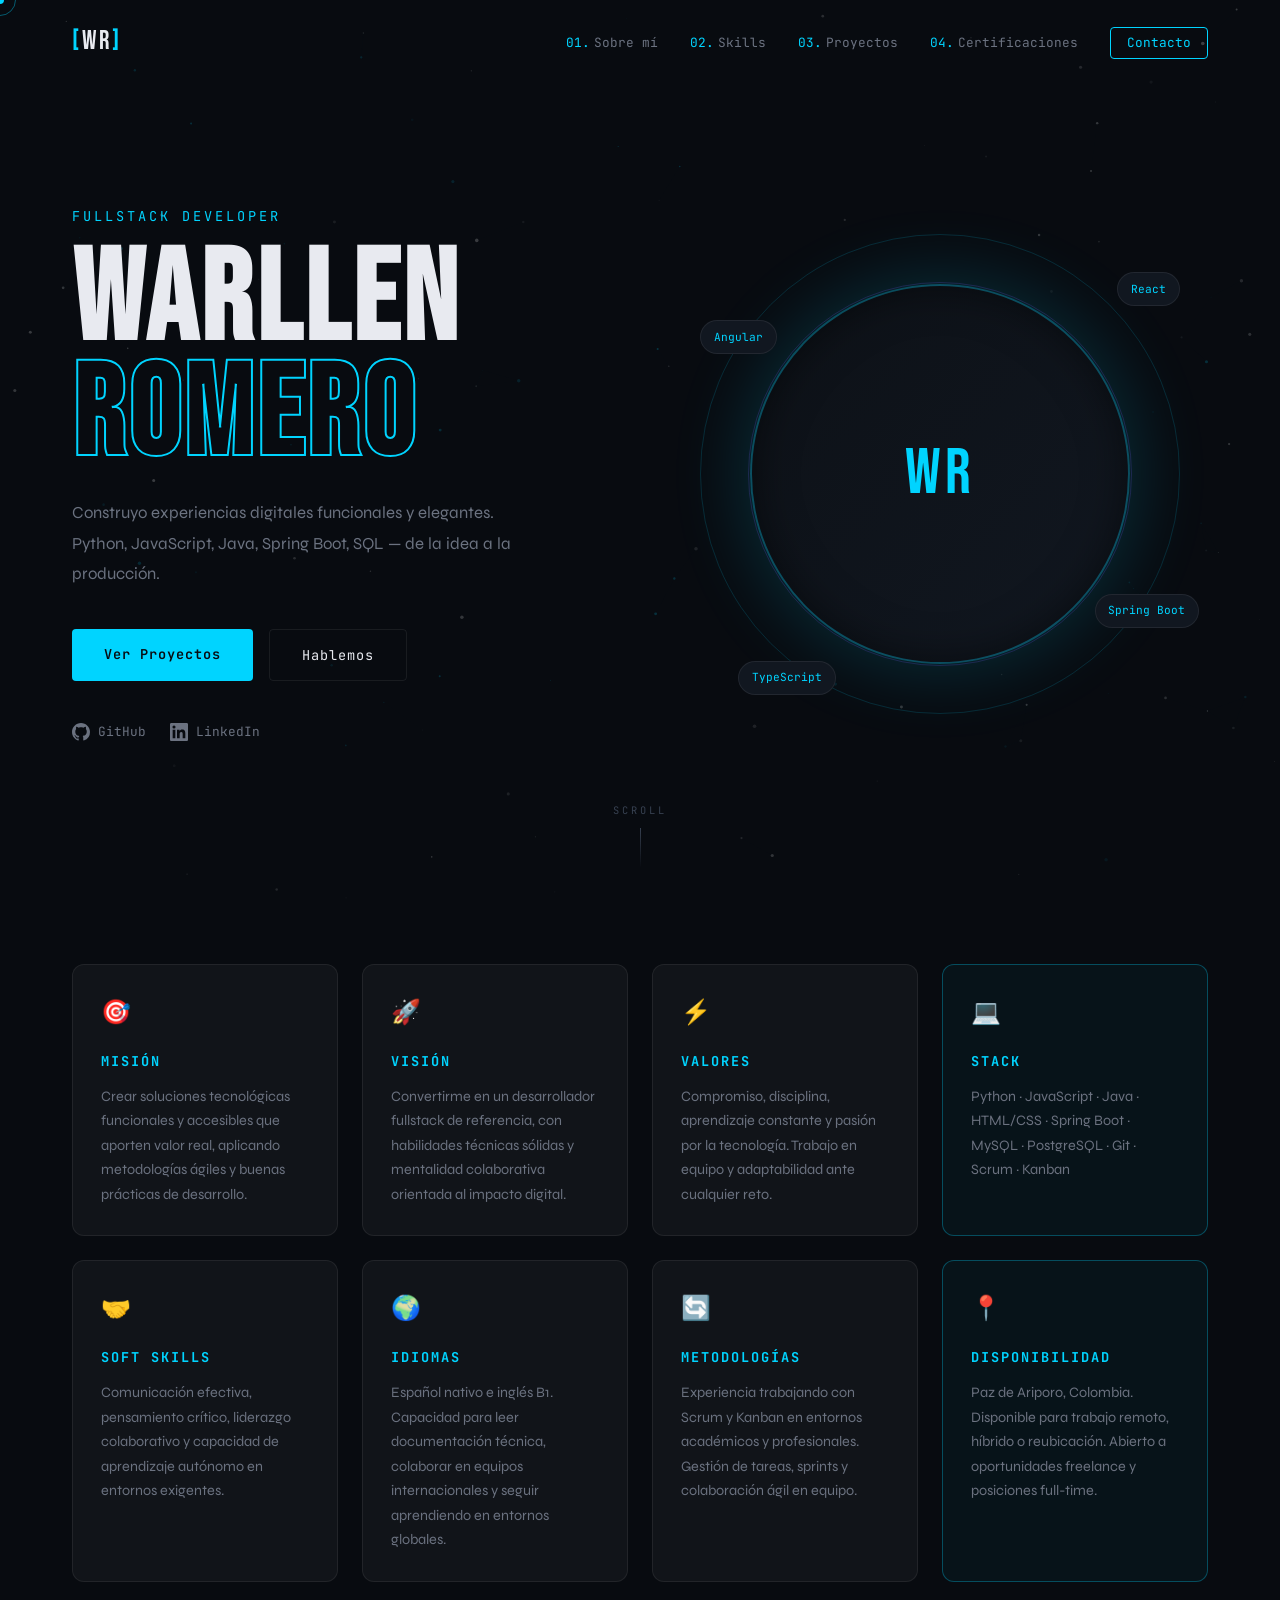
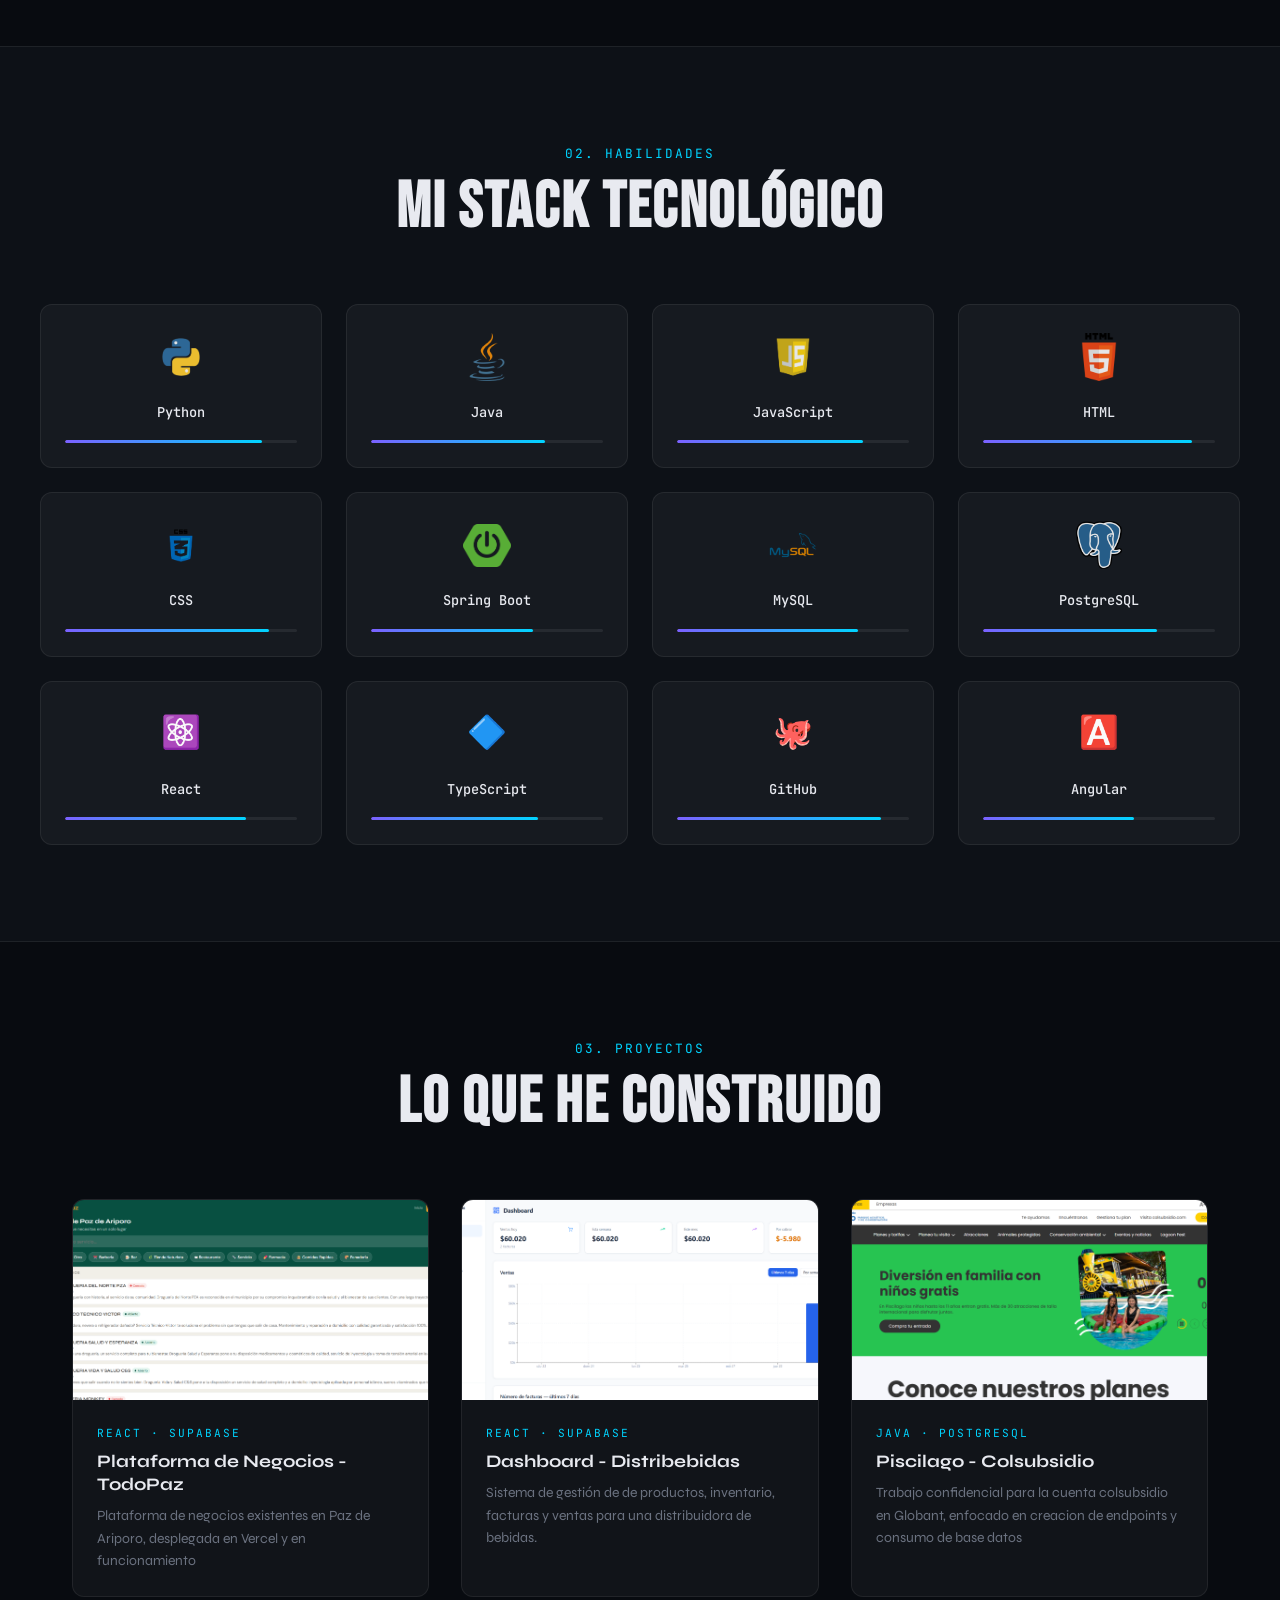
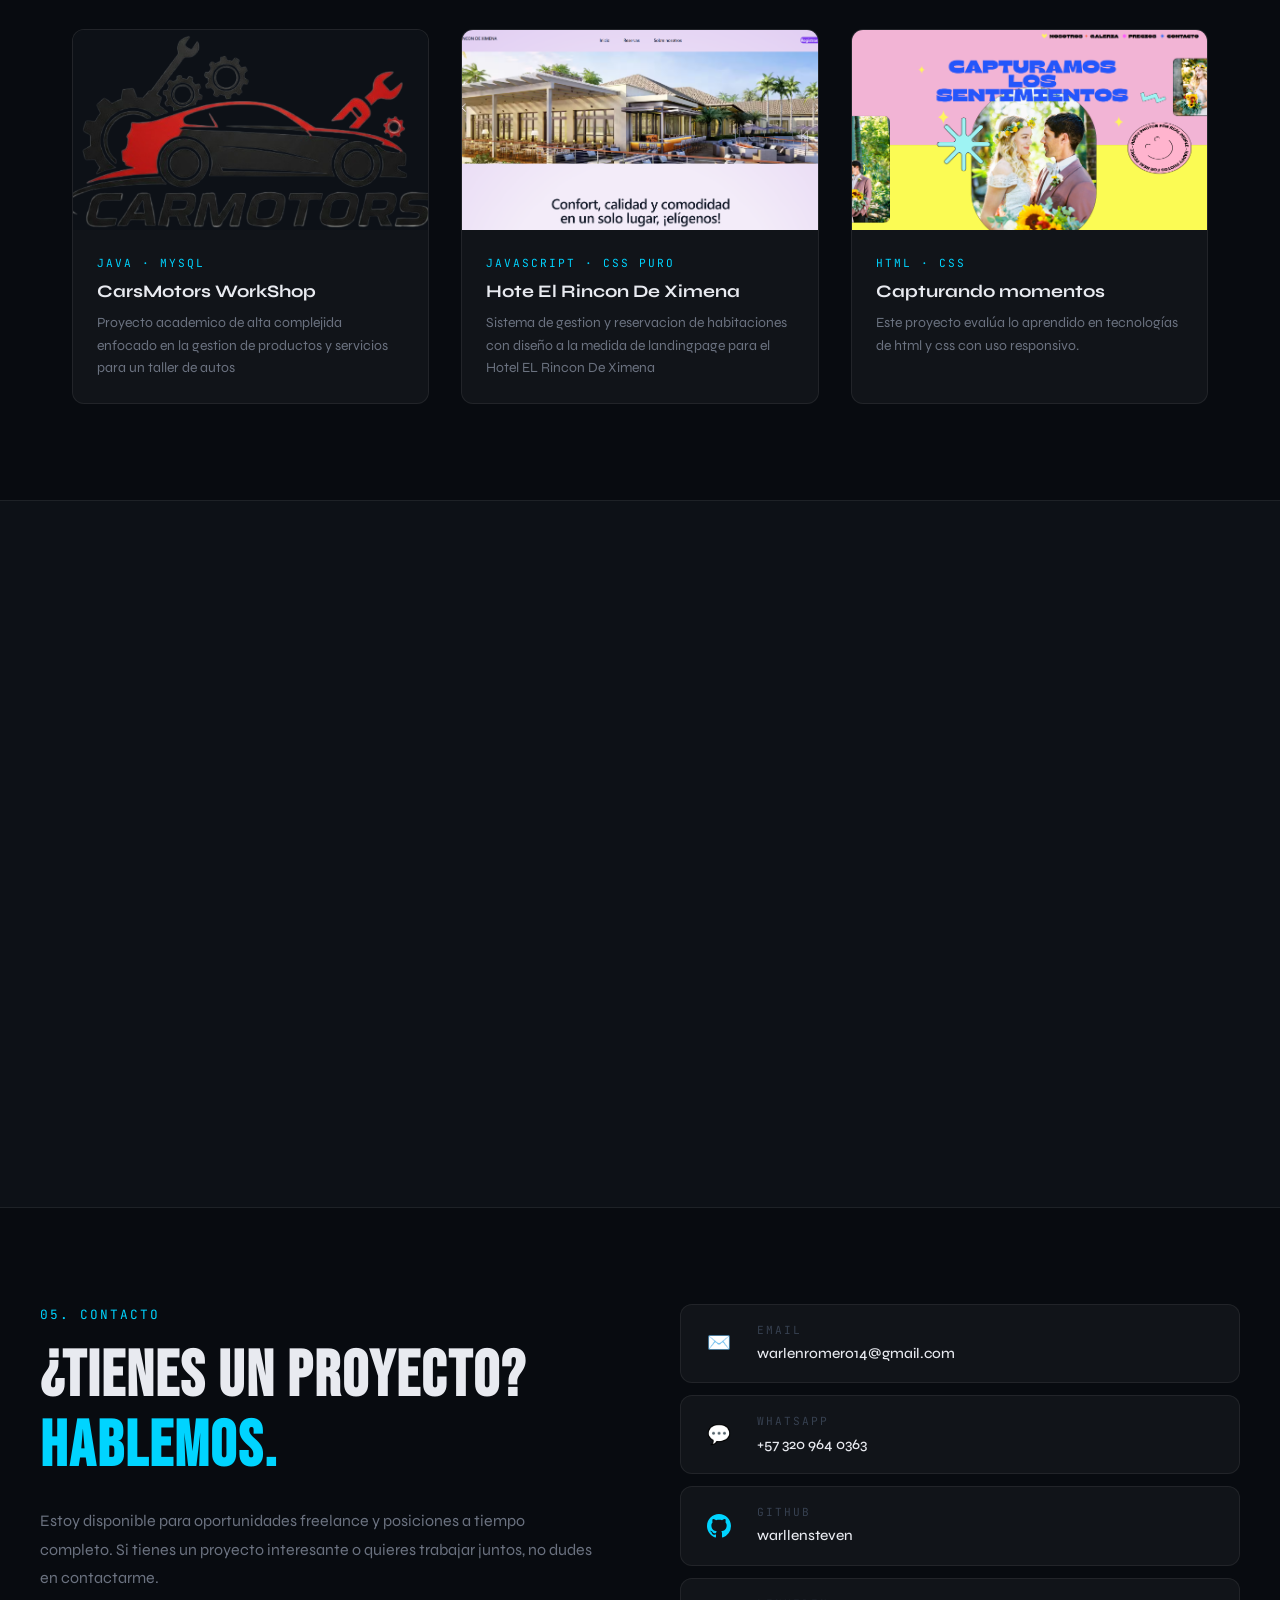
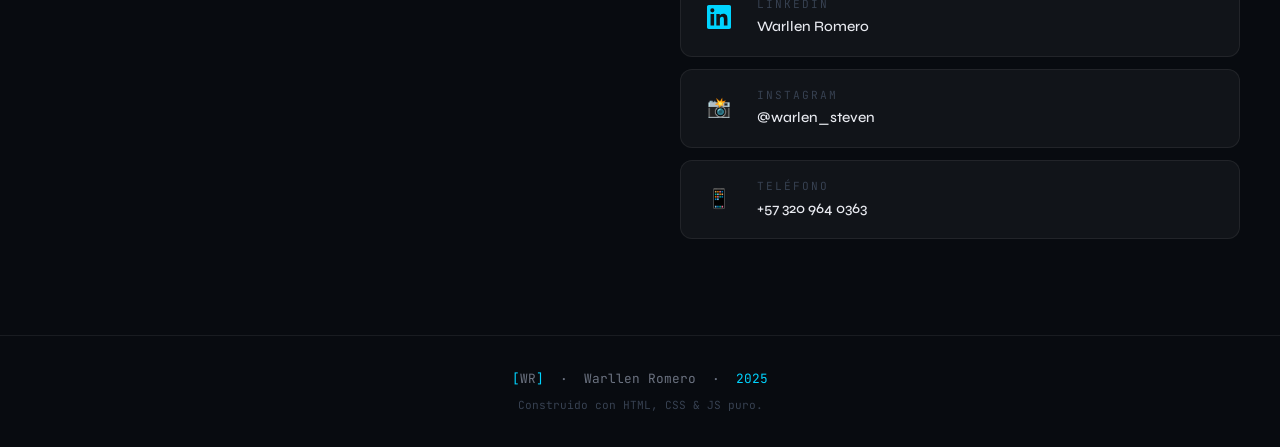
==== commit dde272ac: "second commit" ====
--- a/index.html
+++ b/index.html
@@ -397,15 +397,15 @@
       </div>
       <div class="projects-grid">
         <a
-          href="https://github.com/warllensteven/PROYECTO-FILTRO_ROMERO_KEVIN.git"
+          href="https://github.com/warllensteven/todopaz"
           target="_blank"
           class="project-card"
           data-reveal
         >
           <div class="project-img-wrap">
             <img
-              src="Imagenes/Proyecto_Anuel.png"
-              alt="Landing page Anuel"
+              src="./Imagenes/todopaz.png"
+              alt="TodoPaz"
               onerror="this.style.display = 'none'"
             />
             <div class="project-overlay">
@@ -413,25 +413,25 @@
             </div>
           </div>
           <div class="project-info">
-            <span class="project-tech">HTML · CSS</span>
-            <h3>Landing Page — Anuel AA</h3>
+            <span class="project-tech">React · Supabase</span>
+            <h3>Plataforma de Negocios - TodoPaz</h3>
             <p>
-              Página de presentación con diseño moderno y responsivo para el
-              artista urbano.
+              Plataforma de negocios existentes en Paz de Ariporo, desplegada en
+              Vercel y en funcionamiento
             </p>
           </div>
         </a>
 
         <a
-          href="https://github.com/warllensteven/Proyecto_JavaScript_Romero_Kevin.git"
+          href="https://github.com/warllensteven/DashboardBebidas"
           target="_blank"
           class="project-card"
           data-reveal
         >
           <div class="project-img-wrap">
             <img
-              src="Imagenes/Need_For_Sped_Proyecto.png"
-              alt="Parqueadero Need For Speed"
+              src="Imagenes/dashboard.png"
+              alt="Distribebidas"
               onerror="this.style.display = 'none'"
             />
             <div class="project-overlay">
@@ -439,25 +439,25 @@
             </div>
           </div>
           <div class="project-info">
-            <span class="project-tech">JavaScript</span>
-            <h3>Parqueadero — Need For Speed</h3>
+            <span class="project-tech">React · Supabase</span>
+            <h3>Dashboard - Distribebidas</h3>
             <p>
-              Sistema de gestión de parqueadero con lógica de entrada/salida y
-              tarifas dinámicas.
+              Sistema de gestión de de productos, inventario, facturas y ventas
+              para una distribuidora de bebidas.
             </p>
           </div>
         </a>
 
         <a
-          href="https://github.com/warllensteven/Proyecto_JavaScript_Santacruz_Santiago_Romero_Kevin.git"
+          href="https://www.piscilago.co/"
           target="_blank"
           class="project-card"
           data-reveal
         >
           <div class="project-img-wrap">
             <img
-              src="Imagenes/Api_Starwars.png"
-              alt="API Star Wars"
+              src="Imagenes/piscilago.png"
+              alt="Tienda Disfraces BD"
               onerror="this.style.display = 'none'"
             />
             <div class="project-overlay">
@@ -465,25 +465,25 @@
             </div>
           </div>
           <div class="project-info">
-            <span class="project-tech">JavaScript · API REST</span>
-            <h3>Star Wars API Explorer</h3>
+            <span class="project-tech">Java · PostgreSQL</span>
+            <h3>Piscilago - Colsubsidio</h3>
             <p>
-              Consumo de la API pública de Star Wars con visualización de
-              personajes y naves.
+              Trabajo confidencial para la cuenta colsubsidio en Globant,
+              enfocado en creacion de endpoints y consumo de base datos
             </p>
           </div>
         </a>
 
         <a
-          href="https://github.com/Santiago-SanP05/Tienda_De_Disfrases"
+          href="https://github.com/warllensteven/CarsMotors"
           target="_blank"
           class="project-card"
           data-reveal
         >
           <div class="project-img-wrap">
             <img
-              src="Imagenes/Tienda_disfrases_base_datos.png"
-              alt="Tienda Disfraces BD"
+              src="Imagenes/cars.png"
+              alt="Boda"
               onerror="this.style.display = 'none'"
             />
             <div class="project-overlay">
@@ -491,25 +491,25 @@
             </div>
           </div>
           <div class="project-info">
-            <span class="project-tech">SQL · PostgreSQL</span>
-            <h3>Tienda de Disfraces — BD</h3>
+            <span class="project-tech">Java · Mysql</span>
+            <h3>CarsMotors WorkShop</h3>
             <p>
-              Base de datos relacional para gestión de inventario y ventas de
-              tienda de disfraces.
+              Proyecto academico de alta complejida enfocado en la gestion de
+              productos y servicios para un taller de autos
             </p>
           </div>
         </a>
 
         <a
-          href="https://github.com/warllensteven/My_Big_PetShop/blob/main/ERDDiagram1.jpg"
+          href="https://github.com/warllensteven/hotel_react"
           target="_blank"
           class="project-card"
           data-reveal
         >
           <div class="project-img-wrap">
             <img
-              src="Imagenes/MI_big_pet_shop.jpg"
-              alt="Mi Big Pet Shop"
+              src="Imagenes/hotel.png"
+              alt="Hotel"
               onerror="this.style.display = 'none'"
             />
             <div class="project-overlay">
@@ -517,29 +517,40 @@
             </div>
           </div>
           <div class="project-info">
-            <span class="project-tech">MySQL · ERD</span>
-            <h3>My Big Pet Shop</h3>
+            <span class="project-tech">JavaScript · CSS Puro</span>
+            <h3>Hote El Rincon De Ximena</h3>
             <p>
-              Diseño de base de datos completa para gestión de mascotas,
-              clientes y servicios veterinarios.
+              Sistema de gestion y reservacion de habitaciones con diseño a la
+              medida de landingpage para el Hotel EL Rincon De Ximena
             </p>
           </div>
         </a>
 
-        <!-- CARD DISPONIBLE — reemplaza href, imagen, tech, título y descripción -->
-        <div class="project-card project-card--empty" data-reveal>
-          <div class="project-img-wrap project-img-wrap--empty">
-            <div class="empty-icon">＋</div>
+        <a
+          href="https://github.com/warllensteven/Proyecto_HTML"
+          target="_blank"
+          class="project-card"
+          data-reveal
+        >
+          <div class="project-img-wrap">
+            <img
+              src="Imagenes/boda.png"
+              alt="Boda"
+              onerror="this.style.display = 'none'"
+            />
+            <div class="project-overlay">
+              <span>Ver en GitHub →</span>
+            </div>
           </div>
           <div class="project-info">
-            <span class="project-tech">Próximamente</span>
-            <h3>Tu próximo proyecto</h3>
+            <span class="project-tech">HTML · CSS</span>
+            <h3>Capturando momentos</h3>
             <p>
-              Este espacio está listo — reemplaza esta card con tu nuevo
-              proyecto cuando lo tengas.
-            </p>
-          </div>
-        </div>
+              Este proyecto evalúa lo aprendido en tecnologías de html y css con
+              uso responsivo.
+            </p>
+          </div>
+        </a>
       </div>
     </section>
 
